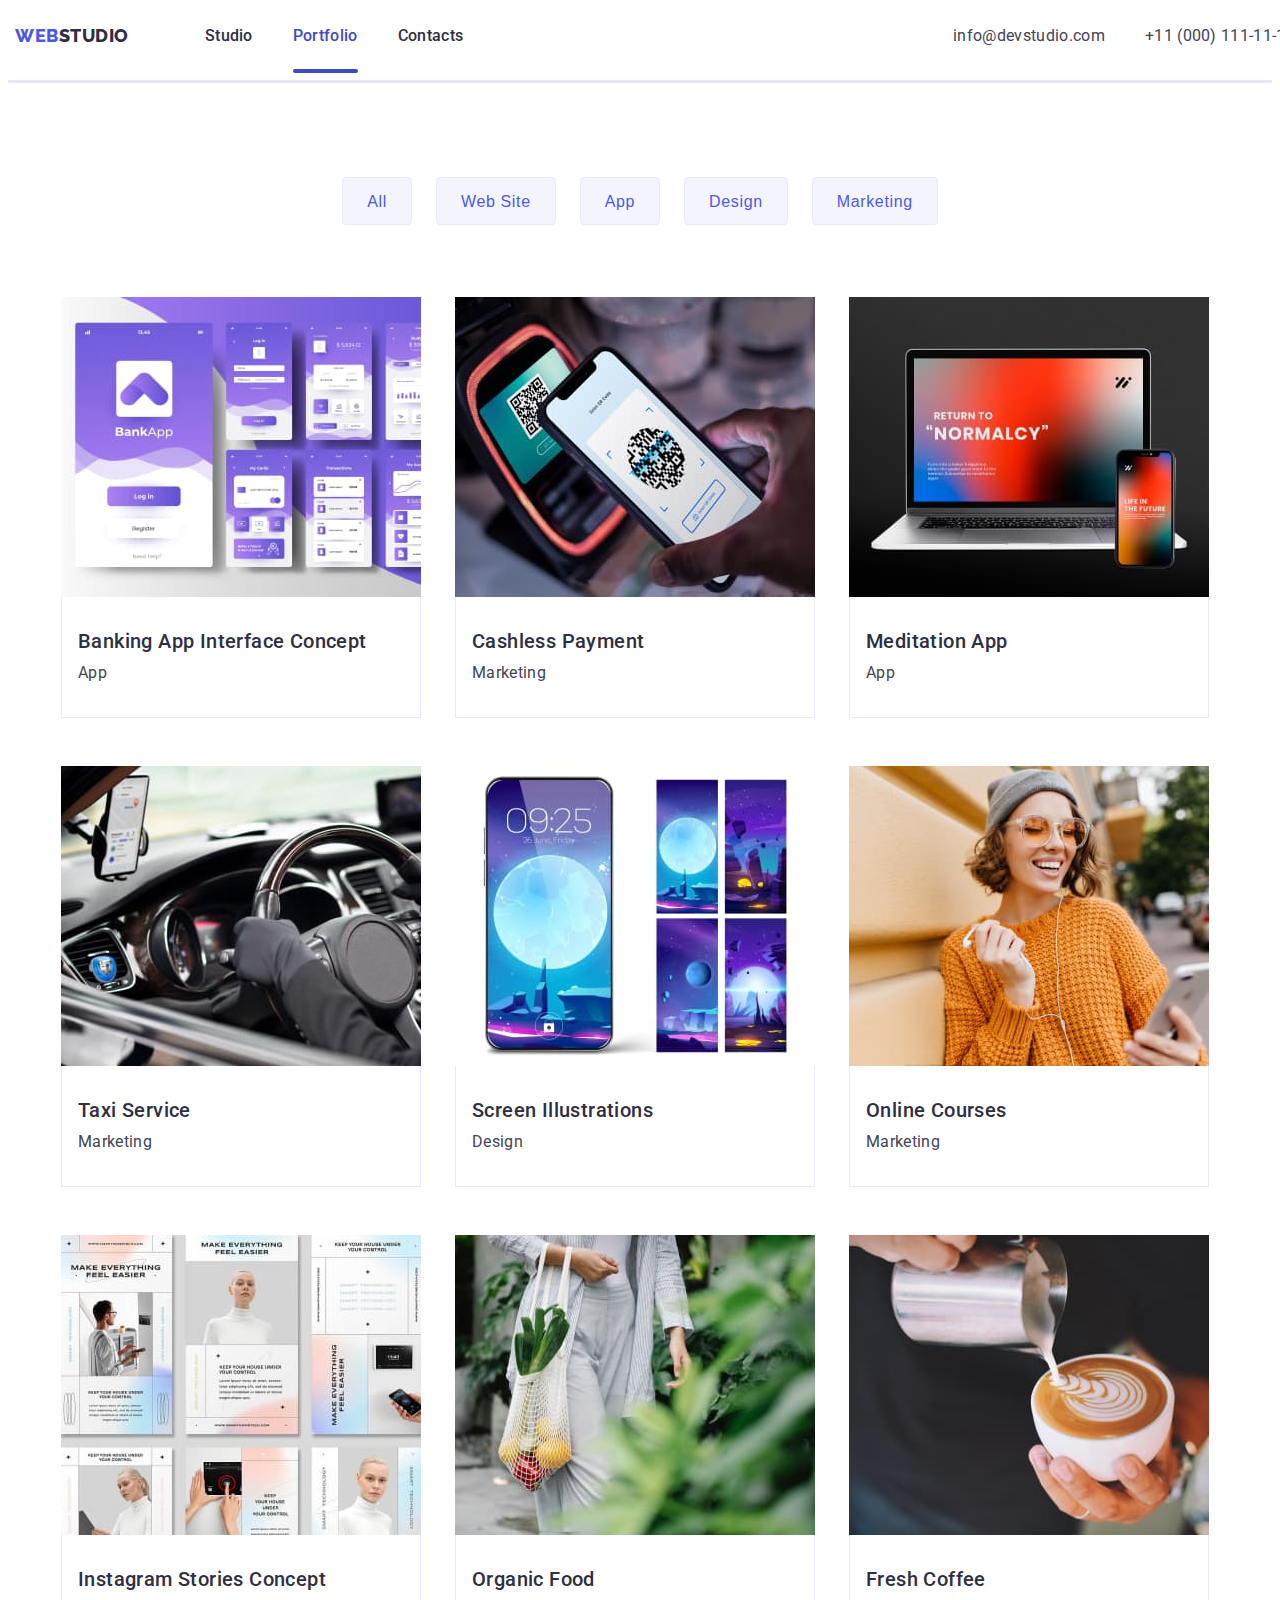
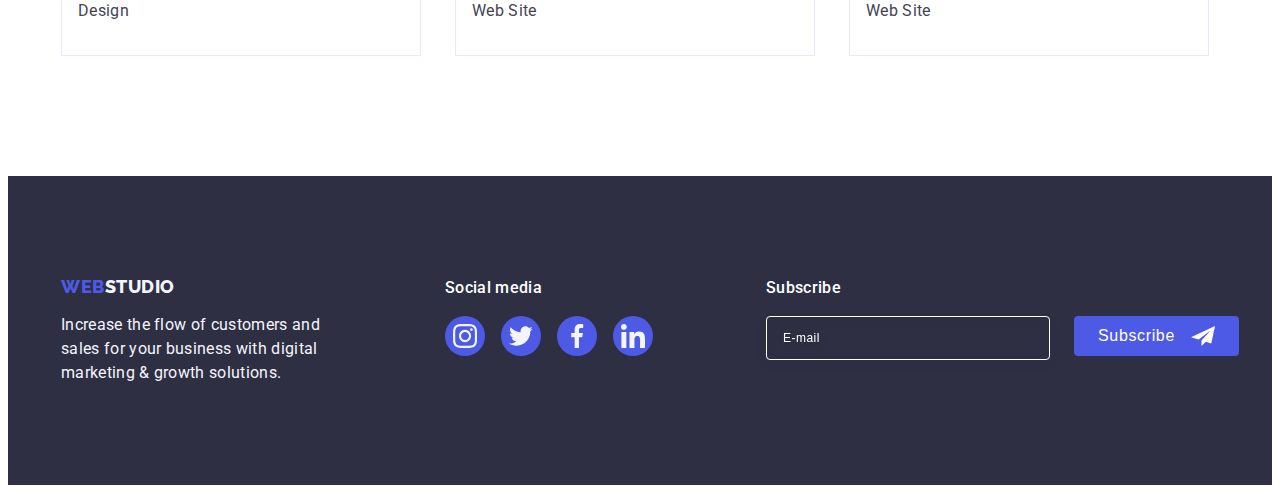
==== portfolio.html @ d8749bd0 "Initial commit" ====
<!DOCTYPE html>
<html lang="en">
  <head>
    <meta charset="UTF-8" />
    <meta http-equiv="X-UA-Compatible" content="IE=edge" />
    <meta name="viewport" content="width=device-width, initial-scale=1.0" />
    <title>WebStudio</title>
    <link rel="preconnect" href="https://fonts.googleapis.com" />
    <link rel="preconnect" href="https://fonts.gstatic.com" crossorigin />
    <link
      href="https://fonts.googleapis.com/css2?family=Raleway:wght@800&family=Roboto:wght@400;500;700&display=swap"
      rel="stylesheet"
    />
    <link
      rel="stylesheet"
      href="https://cdnjs.cloudflare.com/ajax/libs/modern-normalize/2.0.0/modern-normalize.min.css"
      integrity="sha512-4xo8blKMVCiXpTaLzQSLSw3KFOVPWhm/TRtuPVc4WG6kUgjH6J03IBuG7JZPkcWMxJ5huwaBpOpnwYElP/m6wg=="
      crossorigin="anonymous"
      referrerpolicy="no-referrer"
    />
    <link rel="stylesheet" href="./css/styles.css" />
  </head>
  <body>
    <!-- Header -->
    <header class="header">
      <div class="container header-container">
        <nav class="main-navigation">
          <a class="link logo" href="./index.html"
            >Web<span class="top-logo-part-two">Studio</span></a
          >
          <ul class="list site-nav">
            <li><a class="link title" href="./index.html">Studio</a></li>
            <li>
              <a class="link title current" href="./portfolio.html"
                >Portfolio</a
              >
            </li>
            <li><a class="link title" href="">Contacts</a></li>
          </ul>
        </nav>
        <address class="address">
          <ul class="list contacts">
            <li>
              <a class="link address-link" href="mailto:info@devstudio.com"
                >info@devstudio.com</a
              >
            </li>
            <li>
              <a class="link address-link" href="tel:+110001111111"
                >+11 (000) 111-11-11</a
              >
            </li>
          </ul>
        </address>
      </div>
    </header>
    <main>
      <!-- Examples of our works -->
      <section class="our-works">
        <div class="container">
          <h1 class="visually-hidden">Examples of our works</h1>
          <ul class="list portfolio-button">
            <li><button class="menu-button" type="button">All</button></li>
            <li><button class="menu-button" type="button">Web Site</button></li>
            <li><button class="menu-button" type="button">App</button></li>
            <li><button class="menu-button" type="button">Design</button></li>
            <li>
              <button class="menu-button" type="button">Marketing</button>
            </li>
          </ul>
          <ul class="list our-works-list">
            <li class="work-example">
              <a class="link example-item" href="">
                <div class="example-cover-wrap">
                  <img
                    src="./images/banking-screens.jpg"
                    alt="Banking interface"
                    width="360"
                    height="300"
                  />
                  <p class="example-cover-text">
                    14 Stylish and User-Friendly App Design Concepts · Task
                    Manager App · Calorie Tracker App · Exotic Fruit Ecommerce
                    App · Cloud Storage App
                  </p>
                </div>
                <div class="example-deskription">
                  <h2 class="subtitle">Banking App Interface Concept</h2>
                  <p class="description">App</p>
                </div></a
              >
            </li>
            <li class="work-example">
              <a class="link example-item" href="">
                <div class="example-cover-wrap">
                  <img
                    src="./images/reading-code.jpg"
                    alt="Reading Qr code"
                    width="360"
                    height="300"
                  />
                  <p class="example-cover-text">
                    14 Stylish and User-Friendly App Design Concepts · Task
                    Manager App · Calorie Tracker App · Exotic Fruit Ecommerce
                    App · Cloud Storage App
                  </p>
                </div>
                <div class="example-deskription">
                  <h2 class="subtitle">Cashless Payment</h2>
                  <p class="description">Marketing</p>
                </div></a
              >
            </li>
            <li class="work-example">
              <a class="link example-item" href="">
                <div class="example-cover-wrap">
                  <img
                    src="./images/laptop-phone.jpg"
                    alt="Laptop and phone"
                    width="360"
                    height="300"
                  />
                  <p class="example-cover-text">
                    14 Stylish and User-Friendly App Design Concepts · Task
                    Manager App · Calorie Tracker App · Exotic Fruit Ecommerce
                    App · Cloud Storage App
                  </p>
                </div>
                <div class="example-deskription">
                  <h2 class="subtitle">Meditation App</h2>
                  <p class="description">App</p>
                </div></a
              >
            </li>
            <li class="work-example">
              <a class="link example-item" href="">
                <div class="example-cover-wrap">
                  <img
                    src="./images/car.jpg"
                    alt="Dashboard in the car"
                    width="360"
                    height="300"
                  />
                  <p class="example-cover-text">
                    14 Stylish and User-Friendly App Design Concepts · Task
                    Manager App · Calorie Tracker App · Exotic Fruit Ecommerce
                    App · Cloud Storage App
                  </p>
                </div>
                <div class="example-deskription">
                  <h2 class="subtitle">Taxi Service</h2>
                  <p class="description">Marketing</p>
                </div></a
              >
            </li>
            <li class="work-example">
              <a class="link example-item" href="">
                <div class="example-cover-wrap">
                  <img
                    src="./images/screen-illustrations.jpg"
                    alt="Phone screen illustrations"
                    width="360"
                    height="300"
                  />
                  <p class="example-cover-text">
                    14 Stylish and User-Friendly App Design Concepts · Task
                    Manager App · Calorie Tracker App · Exotic Fruit Ecommerce
                    App · Cloud Storage App
                  </p>
                </div>
                <div class="example-deskription">
                  <h2 class="subtitle">Screen Illustrations</h2>
                  <p class="description">Design</p>
                </div></a
              >
            </li>
            <li class="work-example">
              <a class="link example-item" href="">
                <div class="example-cover-wrap">
                  <img
                    src="./images/girl.jpg"
                    alt="Girl with a phone"
                    width="360"
                    height="300"
                  />
                  <p class="example-cover-text">
                    14 Stylish and User-Friendly App Design Concepts · Task
                    Manager App · Calorie Tracker App · Exotic Fruit Ecommerce
                    App · Cloud Storage App
                  </p>
                </div>
                <div class="example-deskription">
                  <h2 class="subtitle">Online Courses</h2>
                  <p class="description">Marketing</p>
                </div></a
              >
            </li>
            <li class="work-example">
              <a class="link example-item" href="">
                <div class="example-cover-wrap">
                  <img
                    src="./images/articles.jpg"
                    alt="Article layouts"
                    width="360"
                    height="300"
                  />
                  <p class="example-cover-text">
                    14 Stylish and User-Friendly App Design Concepts · Task
                    Manager App · Calorie Tracker App · Exotic Fruit Ecommerce
                    App · Cloud Storage App
                  </p>
                </div>
                <div class="example-deskription">
                  <h2 class="subtitle">Instagram Stories Concept</h2>
                  <p class="description">Design</p>
                </div></a
              >
            </li>
            <li class="work-example">
              <a class="link example-item" href="">
                <div class="example-cover-wrap">
                  <img
                    src="./images/food.jpg"
                    alt="Girl carrying food"
                    width="360"
                    height="300"
                  />
                  <p class="example-cover-text">
                    14 Stylish and User-Friendly App Design Concepts · Task
                    Manager App · Calorie Tracker App · Exotic Fruit Ecommerce
                    App · Cloud Storage App
                  </p>
                </div>
                <div class="example-deskription">
                  <h2 class="subtitle">Organic Food</h2>
                  <p class="description">Web Site</p>
                </div></a
              >
            </li>
            <li class="work-example">
              <a class="link example-item" href="">
                <div class="example-cover-wrap">
                  <img
                    src="./images/coffee.jpg"
                    alt="Prepaing coffee"
                    width="360"
                    height="300"
                  />
                  <p class="example-cover-text">
                    14 Stylish and User-Friendly App Design Concepts · Task
                    Manager App · Calorie Tracker App · Exotic Fruit Ecommerce
                    App · Cloud Storage App
                  </p>
                </div>
                <div class="example-deskription">
                  <h2 class="subtitle">Fresh Coffee</h2>
                  <p class="description">Web Site</p>
                </div></a
              >
            </li>
          </ul>
        </div>
      </section>
    </main>
    <!-- Footer -->
    <footer class="footer">
      <div class="container foot">
        <div class="logo-container">
          <a class="link logo-footer" href="./index.html"
            >Web<span class="footer-logo-part-two">Studio</span></a
          >
          <p class="footer-description">
            Increase the flow of customers and sales for your business with
            digital marketing & growth solutions.
          </p>
        </div>
        <div>
          <p class="footer-title">Social media</p>
          <ul class="list icon-item">
            <li class="icon-example">
              <a
                href=""
                class="link cosial-footer"
                target="_blank"
                rel="noopener no-referrer"
              >
                <svg class="footer-icon" width="24" height="24">
                  <use href="./images/icons.svg#icon-instagram"></use>
                </svg>
              </a>
            </li>
            <li class="icon-example">
              <a
                href=""
                class="link cosial-footer"
                target="_blank"
                rel="noopener no-referrer"
              >
                <svg class="footer-icon" width="24" height="24">
                  <use href="./images/icons.svg#icon-bird"></use>
                </svg>
              </a>
            </li>
            <li class="icon-example">
              <a
                href=""
                class="link cosial-footer"
                target="_blank"
                rel="noopener no-referrer"
              >
                <svg class="footer-icon" width="24" height="24">
                  <use href="./images/icons.svg#icon-facebook"></use>
                </svg>
              </a>
            </li>
            <li class="icon-example">
              <a
                href=""
                class="link cosial-footer"
                target="_blank"
                rel="noopener no-referrer"
              >
                <svg class="footer-icon" width="24" height="24">
                  <use href="./images/icons.svg#icon-linkedin"></use>
                </svg>
              </a>
            </li>
          </ul>
        </div>
        <div class="footer-form">
          <p class="form-text">Subscribe</p>
          <form class="form">
            <label class="footer-label">
              <input type="email" name="email" class="email-input" placeholder="E-mail" />
            </label>
              <button class="footer-button" type="submit">
                Subscribe<svg class="button-icon" width="24" height="24">
                  <use href="./images/icons.svg#icon-letter"></use>
                </svg>
              </button>
          </form>
        </div>
      </div>
    </footer>
  </body>
</html>
---- css/styles.css ----
:root {
  --main-color: #434455;
  --secondary-color: #2e2f42;
  --secondary-background: #f4f4fd;
  --logo-button-color: #4d5ae5;
  --background-color: #e5e5e5;
  --accent-color: #ffffff;
  --secondary-accent-color: #404bbf;
  --card-border-color: #e7e9fc;
  --service-color: #8e8f99;
}
body {
  font-family: "Roboto", sans-serif;
  color: var(--main-color);
  background-color: var(--accent-color);
  padding-top: 72px;
}

p,
h1,
h2,
h3,
h4,
h5,
h6 {
  margin: 0;
}

ul,
ol {
  margin: 0;
  padding: 0;
}

img {
  display: block;
  max-width: 100%;
  height: auto;
}
.list {
  list-style: none;
}
.link {
  text-decoration: none;
}

.container {
  width: 1158px;
  padding-left: 15px;
  padding-right: 15px;
  margin: 0 auto;
}
/* Header */
.header {
  border-bottom: 1px solid var(--card-border-color);
  box-shadow: 0px 2px 1px rgba(46, 47, 66, 0.08),
    0px 1px 1px rgba(46, 47, 66, 0.16), 0px 1px 6px rgba(46, 47, 66, 0.08);
}
.header-container {
  display: flex;
  position: fixed;
  width: 100%;
  top: 0;
  left: 0;
  min-height: 72px;
  background-color: var(--accent-color);
}
.main-navigation {
  display: flex;
  align-items: center;
}
.logo {
  display: inline-block;
  padding: 24px 0;
  margin-right: 76px;
  font-family: "Raleway", sans-serif;
  font-weight: 800;
  font-size: 18px;
  line-height: 1.17;
  letter-spacing: 0.03em;
  text-transform: uppercase;
  color: var(--logo-button-color);
}
.top-logo-part-two {
  font-family: "Raleway", sans-serif;
  font-weight: 800;
  font-size: 18px;
  line-height: 1.17;
  letter-spacing: 0.03em;
  text-transform: uppercase;
  color: var(--secondary-color);
}
.logo-part-two {
  color: var(--secondary-color);
}
.site-nav {
  display: flex;
  align-items: center;
  gap: 40px;
}
.current {
  position: relative;
}
.title {
  display: inline-block;
  padding: 24px 0;
  font-weight: 500;
  font-size: 16px;
  line-height: 1.5;
  letter-spacing: 0.02em;
  color: var(--secondary-color);
  transition: color 250ms cubic-bezier(0.4, 0, 0.2, 1);
}
.title:hover,
.title:focus,
.link.current {
  color: var(--secondary-accent-color);
}
.current::after {
  content: "";
  position: absolute;
  left: 0;
  bottom: -1px;

  width: 100%;
  height: 4px;
  background-color: var(--secondary-accent-color);
  border-radius: 2px;
}
.address {
  margin-left: auto;
  font-style: normal;
  display: flex;
  align-items: center;
}
.contacts {
  display: flex;
  gap: 40px;
}
.address-link {
  display: inline-block;
  font-size: 16px;
  line-height: 1.5;
  letter-spacing: 0.02em;
  color: inherit;
  padding: 24px 0;
  transition: color 250ms cubic-bezier(0.4, 0, 0.2, 1);
}
.address-link:hover,
.address-link:focus {
  color: var(--secondary-accent-color);
}
/* Hero */
.hero {
  background-color: var(--secondary-color);
  padding: 188px 0;
  margin-left: auto;
  margin-right: auto;
  max-width: 1440px;
  height: 600px;
  background-image: linear-gradient(
      rgba(46, 47, 66, 0.7),
      rgba(46, 47, 66, 0.7)
    ),
    url(../images/hero-image.jpg);
  background-size: cover;
  background-repeat: no-repeat;
  background-position: center;
}

.hero-title {
  margin-left: auto;
  margin-right: auto;
  margin-bottom: 48px;
  max-width: 496px;
  font-size: 56px;
  line-height: 1.07;
  letter-spacing: 0.02em;
  text-align: center;
  color: var(--accent-color);
}
.main-button {
  display: block;
  margin-left: auto;
  margin-right: auto;

  min-width: 169px;
  height: 56px;

  font-weight: 500;
  font-size: 16px;
  line-height: 1.5;
  letter-spacing: 0.04em;
  background-color: var(--logo-button-color);
  color: var(--accent-color);
  cursor: pointer;
  border: none;
  border-radius: 4px;
  transition: background-color 250ms cubic-bezier(0.4, 0, 0.2, 1);
}
.main-button:hover,
.main-button:focus {
  background-color: var(--secondary-accent-color);
}
/* Our strengths */
.strengths-container {
  padding: 120px 0;
}

.visually-hidden {
  position: absolute;
  width: 1px;
  height: 1px;
  margin: -1px;
  border: 0;
  padding: 0;
  white-space: nowrap;
  clip-path: inset(100%);
  clip: rect(0 0 0 0);
  overflow: hidden;
}
.list-position {
  display: flex;
  gap: 24px;
}
.list-position .subtitle {
  width: 264px;
}
.box-for-icon {
  display: flex;
  height: 112px;
  margin-bottom: 8px;
  background-color: var(--secondary-background);
  border-radius: 4px;
  align-items: center;
  justify-content: center;
}

.subtitle {
  margin-bottom: 8px;
  font-weight: 500;
  font-size: 20px;
  line-height: 1.2;
  letter-spacing: 0.02em;
  color: var(--secondary-color);
}
.description {
  font-size: 16px;
  line-height: 1.5;
  letter-spacing: 0.02em;
  color: var(--main-color);
}
.section-title {
  margin-bottom: 72px;
  font-size: 36px;
  line-height: 1.11;
  letter-spacing: 0.02em;
  text-align: center;
  text-transform: capitalize;
  color: var(--secondary-color);
}
/* What are we doing */
.container-examples {
  padding-bottom: 120px;
}
.examples {
  display: flex;
  gap: 24px;
}
.example-item {
  width: calc((100%-48px) / 3);
}
/* Team */
.team-section {
  background-color: var(--secondary-background);
  padding: 120px 0;
}
.employee {
  text-align: center;
}
.employee-card {
  display: flex;
  gap: 24px;
}
.team-photo {
  background-color: var(--accent-color);
  box-shadow: 0px 1px 6px rgba(46, 47, 66, 0.08),
    0px 1px 1px rgba(46, 47, 66, 0.16), 0px 2px 1px rgba(46, 47, 66, 0.08);
  border-radius: 0px 0px 4px 4px;
  width: calc((100% -72px) / 4);
}
.employee-deskription {
  padding: 32px 16px;
}
.cos-list {
  display: flex;
  gap: 24px;
  margin-top: 8px;
  justify-content: center;
}
.team-cos {
  width: 40px;
  height: 40px;
}
.cosial {
  display: flex;
  width: 100%;
  height: 100%;
  background-color: var(--logo-button-color);
  border-radius: 50%;

  background-repeat: no-repeat;
  align-items: center;
  justify-content: center;
  transition: background-color 250ms cubic-bezier(0.4, 0, 0.2, 1);
}
.cosial:hover,
.cosial:focus {
  background-color: var(--secondary-accent-color);
}
.cos {
  fill: var(--secondary-background);
}
/* Customers */
.customers {
  padding-top: 120px;
  padding-bottom: 120px;
}
.customers-list {
  display: flex;
  gap: 24px;
}
.customers-item {
  width: calc((100%-120px) / 6);
  width: 168px;
  height: 88px;
  color: var(--secondary-accent-color);
}

.customes-link {
  display: flex;
  width: 100%;
  height: 100%;
  border: 1px solid var(--service-color);
  border-radius: 4px;
  align-items: center;
  justify-content: center;
  color: var(--service-color);
  transition: color 250ms cubic-bezier(0.4, 0, 0.2, 1),
    border-color 250ms cubic-bezier(0.4, 0, 0.2, 1);
}
.customers-icon {
  fill: currentColor;
}

.customes-link:hover,
.customes-link:focus {
  border-color: var(--secondary-accent-color);
  color: var(--secondary-accent-color);
}
/* Footer */
.footer {
  padding: 100px 0;
  background-color: var(--secondary-color);
}
.foot {
  display: flex;
  align-items: baseline;
}
.logo-footer {
  display: inline-block;
  margin-bottom: 16px;
  font-family: "Raleway", sans-serif;
  font-weight: 800;
  font-size: 18px;
  line-height: 1.17;
  letter-spacing: 0.03em;
  text-transform: uppercase;
  color: var(--logo-button-color);
}
.footer-logo-part-two {
  color: var(--secondary-background);
}
.footer-description {
  display: block;
  width: 264px;
  margin-right: auto;
  font-size: 16px;
  line-height: 1.5;
  letter-spacing: 0.02em;
  color: var(--secondary-background);
}
.logo-container {
  margin-right: 120px;
}

.footer-title {
  font-weight: 500;
  font-size: 16px;
  line-height: 1.5;
  letter-spacing: 0.02em;
  color: var(--accent-color);
  margin-bottom: 16px;
}
.icon-item {
  display: flex;
  gap: 16px;
}
.icon-example {
  width: 40px;
  height: 40px;
}
.cosial-footer {
  display: flex;
  width: 100%;
  height: 100%;
  background-color: var(--logo-button-color);
  border-radius: 50%;
  background-repeat: no-repeat;
  align-items: center;
  justify-content: center;
  transition: background-color 250ms cubic-bezier(0.4, 0, 0.2, 1);
}
.cosial-footer:hover,
.cosial-footer:focus {
  background-color: #31d0aa;
}
.footer-icon {
  fill: var(--secondary-background);
}
.footer-form {
  width: 453px;
  height: 80px;
  margin-left: auto;
}
.form-text {
  margin-bottom: 16px;
  font-weight: 500;
  font-size: 16px;
  line-height: 1.5;
  letter-spacing: 0.02em;
  color: var(--accent-color);
}
.form {
  display: flex;
  gap: 24px;
}
.email-input {
  width: 264px;
  height: 40px;
  font-size: 12px;
  line-height: 1.5;
  letter-spacing: 0.04em;
  border: 1px solid #ffffff;
  filter: drop-shadow(0px 4px 4px rgba(0, 0, 0, 0.15));
  border-radius: 4px;
  background-color: var(--secondary-color);
  color: var(--accent-color);
  padding-left: 16px;
  background-color: transparent;
  cursor: pointer;
  transition: border 250ms cubic-bezier(0.4, 0, 0.2, 1);
}
.email-input::placeholder {
  font-weight: 400;
  font-size: 12px;
  line-height: 2;
  display: flex;
  align-items: center;
  letter-spacing: 0.04em;
  color: var(--accent-color);
}
.email-input:focus {
  border: 1px solid var(--secondary-accent-color);
  outline: none;
}

.footer-button {
  display: flex;
  min-width: 165px;
  height: 40px;
  border: none;
  cursor: pointer;
  background-color: var(--logo-button-color);
  color: var(--accent-color);
  justify-content: center;
  align-items: center;
  font-size: 16px;
  font-weight: 500;
  line-height: 1.5;
  letter-spacing: 0.04em;
  border-radius: 4px;
  padding: 8px 24px;
  transition: background-color 250ms cubic-bezier(0.4, 0, 0.2, 1);
}
.button-icon {
  fill: var(--accent-color);
  margin-left: 16px;
}
.footer-button:focus {
  background-color: var(--secondary-accent-color);
}
/* Portfolio */
.our-works {
  padding: 96px 0 120px;
}
/* Menu buttons */
.portfolio-button {
  display: flex;
  justify-content: center;
  gap: 24px;
  margin-bottom: 72px;
}
.menu-button {
  display: block;
  margin-left: auto;
  margin-right: auto;
  height: 48px;
  font-weight: 500;
  font-size: 16px;
  line-height: 1.5;
  letter-spacing: 0.04em;
  color: var(--logo-button-color);
  background-color: var(--secondary-background);
  cursor: pointer;
  border: 1px solid var(--card-border-color);
  border-radius: 4px;
  padding: 12px 24px;
  transition: color 250ms cubic-bezier(0.4, 0, 0.2, 1),
    background-color 250ms cubic-bezier(0.4, 0, 0.2, 1),
    border-color 250ms cubic-bezier(0.4, 0, 0.2, 1),
    box-shadow 250ms cubic-bezier(0.4, 0, 0.2, 1);
}
.menu-button:hover,
.menu-button:focus {
  background-color: var(--secondary-accent-color);
  color: var(--accent-color);
  border: 1px solid transparent;
  box-shadow: 0px 3px 1px rgba(0, 0, 0, 0.1), 0px 2px 1px rgba(0, 0, 0, 0.08),
    0px 2px 2px rgba(0, 0, 0, 0.12);
}

.our-works-list {
  display: flex;
  flex-wrap: wrap;
  column-gap: 24px;
  row-gap: 48px;
}
.work-example {
  width: calc((100% - 48px) / 3);
}
.work-example:hover .example-cover-text {
  transform: translateY(0);
}

.example-item {
  display: block;
  box-sizing: border-box;
  width: 360px;
  transition: box-shadow 250ms cubic-bezier(0.4, 0, 0.2, 1);
}
.example-cover-wrap {
  position: relative;
  overflow: hidden;
  z-index: -1;
}
.example-cover-text {
  position: absolute;
  top: 0;
  font-size: 16px;
  line-height: 1.5;
  letter-spacing: 0.02em;
  color: var(--secondary-background);
  background-color: var(--logo-button-color);
  padding: 40px 32px;
  height: 100%;
  width: 100%;
  transform: translateY(100%);
  transition: transform 250ms cubic-bezier(0.4, 0, 0.2, 1);
}
.example-item:hover,
.example-item:focus,
.example-item:focus .example-cover-text {
  box-shadow: 0px 1px 6px rgba(46, 47, 66, 0.08),
    0px 1px 1px rgba(46, 47, 66, 0.16), 0px 2px 1px rgba(46, 47, 66, 0.08);
  transform: translateY(0%);
}
.example-deskription {
  padding: 32px 16px;
  border: 1px solid var(--card-border-color);
  border-top: none;
}
/* Backdrop */
.backdrop {
  position: fixed;
  width: 100%;
  height: 100%;
  background-color: rgba(46, 47, 66, 0.4);
  top: 0;
  transition: opacity 250ms cubic-bezier(0.4, 0, 0.2, 1),
    visibility 250ms cubic-bezier(0.4, 0, 0.2, 1);
}
.is-hidden {
  visibility: hidden;
  opacity: 0;
  pointer-events: none;
}

.modal {
  position: absolute;
  top: 50%;
  left: 50%;
  transform: translate(-50%, -50%) scale(1);
  transition: transform 250ms cubic-bezier(0.4, 0, 0.2, 1);
  width: 408px;
  min-height: 584px;
  background-color: #fcfcfc;
  box-shadow: 0px 1px 1px rgba(0, 0, 0, 0.14), 0px 1px 3px rgba(0, 0, 0, 0.12),
    0px 2px 1px rgba(0, 0, 0, 0.2);
  border-radius: 4px;
  padding: 72px 24px 24px;
}
.modal-close {
  width: 24px;
  height: 24px;
  border: 1px solid rgba(0, 0, 0, 0.1);
  border-radius: 50%;
  background-color: var(--card-border-color);
  padding: 0;
  margin-left: auto;
  display: flex;
  align-items: center;
  justify-content: center;
  position: absolute;
  top: 24px;
  right: 24px;
  cursor: pointer;
  color: var(--secondary-color);
  transition: background-color 250ms cubic-bezier(0.4, 0, 0.2, 1),
    border 250ms cubic-bezier(0.4, 0, 0.2, 1);
}
.backdrop.is-hidden .modal {
  transform: translate(-50%, -50%) scale(0);
}
.modal-close-icon {
  fill: currentColor;
  transition: fill 250ms cubic-bezier(0.4, 0, 0.2, 1);
}
.modal-close:hover,
.modal-close:focus {
  background-color: var(--secondary-accent-color);
  color: var(--accent-color);
  border: none;
}
.modal-title {
  font-weight: 500;
  font-size: 16px;
  line-height: 1.5;
  text-align: center;
  letter-spacing: 0.02em;
  margin-bottom: 16px;
  color: var(--secondary-color);
}
.modal-form {
  position: relative;
  display: flex;
  flex-direction: column;
}

.modal-field {
  margin-bottom: 8px;
}

.input-label input {
  border: 1px solid rgba(46, 47, 66, 0.4);
  border-radius: 4px;
}

.input-label {
  font-size: 12px;
  line-height: 1.17;
  letter-spacing: 0.04em;
  color: var(--service-color);
  display: block;
  margin-bottom: 4px;
}

.modal-input {
  width: 100%;
  height: 40px;
  border: 1px solid rgba(46, 47, 66, 0.4);
  border-radius: 4px;
  padding-left: 38px;
  outline: transparent;
  background-color: transparent;
  transition: border-color 250ms cubic-bezier(0.4, 0, 0.2, 1);
}

.modal-input:focus {
  border-color: var(--logo-button-color);
  background-color: var(--accent-color);
}

.modal-input:focus + .modal-icon {
  fill: var(--logo-button-color);
}

.input-wrap {
  position: relative;
  margin-bottom: 8px;
}

.modal-icon {
  position: absolute;
  fill: var(--secondary-color);
  transition: fill 250ms cubic-bezier(0.4, 0, 0.2, 1);
  left: 16px;
  top: 50%;
  transform: translateY(-50%);
}
.input-comment {
  margin-bottom: 16px;
}

.modal-comment {
  width: 100%;
  height: 120px;
  border: 1px solid rgba(46, 47, 66, 0.4);
  border-radius: 4px;
  resize: none;
  outline: transparent;
  font-size: 12px;
  line-height: 1.17;
  letter-spacing: 0.04em;
  color: rgba(46, 47, 66, 0.4);
  background-color: transparent;
  padding: 8px 16px;
  transition: border-color 250ms cubic-bezier(0.4, 0, 0.2, 1);
}

.modal-comment::placeholder {
  font-size: 12px;
  line-height: 1.17;
  letter-spacing: 0.04em;
  color: rgba(46, 47, 66, 0.4);
  margin-left: 8px;
}

.modal-comment:focus {
  border-color: var(--logo-button-color);
}

.wrap-privacy {
  margin-bottom: 24px;
}

.check-text {
  font-size: 12px;
  line-height: 1.17;
  letter-spacing: 0.04em;
  color: var(--service-color);
  margin-bottom: 24px;
  align-items: center;
}

.check {
  width: 16px;
  height: 16px;
  border: 1px solid rgba(46, 47, 66, 0.4);
  border-radius: 2px;
  margin-right: 8px;
  display: inline-flex;
  align-items: center;
  justify-content: center;
  fill: transparent;
  transition: background-color 250ms cubic-bezier(0.4, 0, 0.2, 1),
    border 250ms cubic-bezier(0.4, 0, 0.2, 1),
    fill 250ms cubic-bezier(0.4, 0, 0.2, 1);
  display: inline-flex;
}
.modal-check:focus + .check-text span {
  border-color: var(--secondary-accent-color);
}

.modal-check:checked + .check-text span {
  background-color: var(--secondary-accent-color);
  border: none;
  fill: var(--secondary-background);
}

.privacy-link {
  color: var(--logo-button-color);
}

.button-send {
  display: block;
  color: var(--accent-color);
  border: none;
  background: var(--logo-button-color);
  box-shadow: 0px 4px 4px rgba(0, 0, 0, 0.15);
  border-radius: 4px;
  padding: 16px 48px;
  cursor: pointer;
  transition: background-color 250ms cubic-bezier(0.4, 0, 0.2, 1);
  min-width: 169px;
  height: 56px;
  font-family: "Roboto", sans-serif;
  font-size: 16px;
  font-weight: 500;
  line-height: 1.5;
  letter-spacing: 0.04em;
  margin: 0 auto;
  transition: background-color 250ms cubic-bezier(0.4, 0, 0.2, 1);
}

.button-send:hover,
.button-send:focus {
  background-color: var(--secondary-accent-color);
}
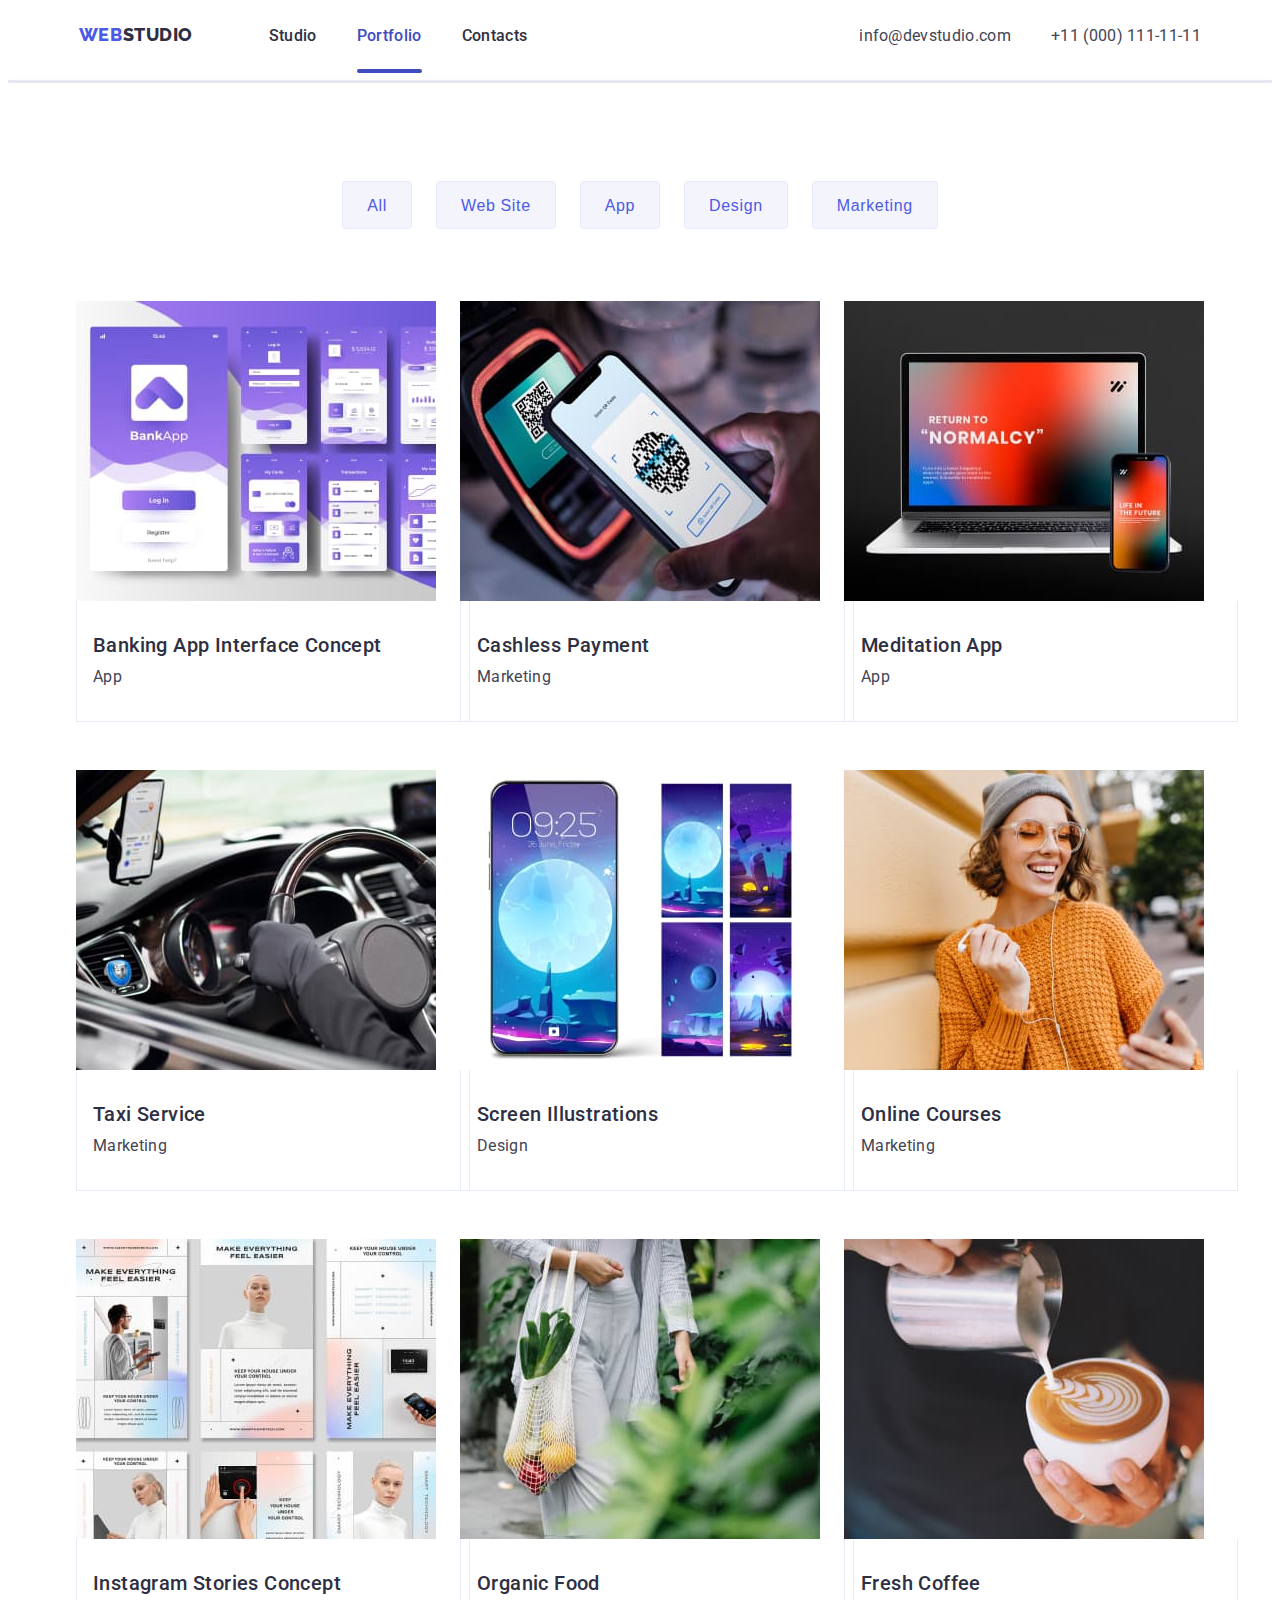
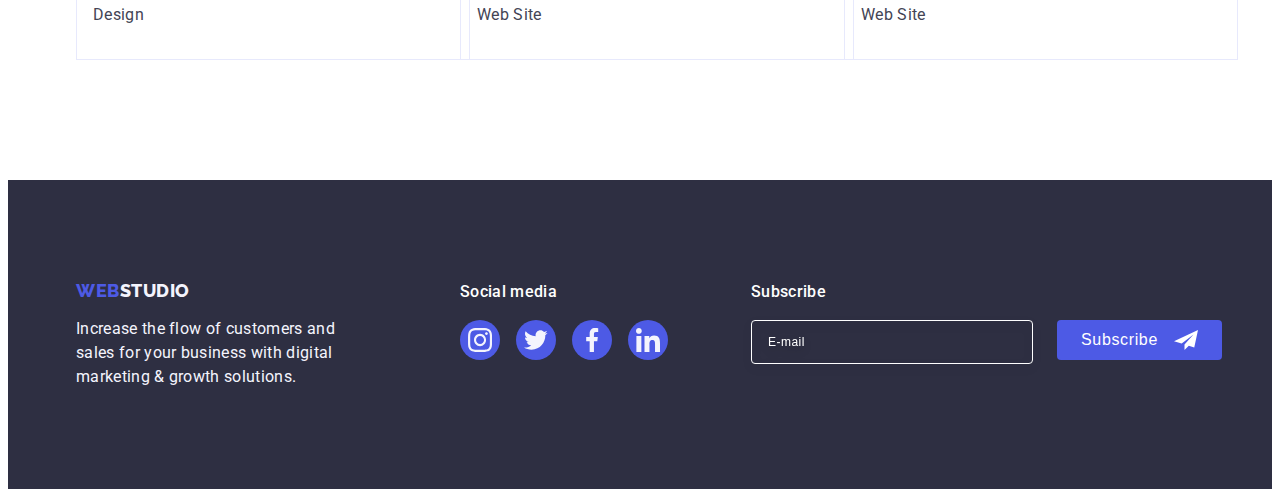
==== commit aa32152d: "mobile first" ====
--- a/portfolio.html
+++ b/portfolio.html
@@ -19,17 +19,20 @@
       referrerpolicy="no-referrer"
     />
     <link rel="stylesheet" href="./css/styles.css" />
+    <link rel="stylesheet" href="./css/media.css" />
   </head>
   <body>
     <!-- Header -->
     <header class="header">
       <div class="container header-container">
+        <a class="link logo" href="./index.html"
+          >Web<span class="top-logo-part-two">Studio</span></a
+        >
         <nav class="main-navigation">
-          <a class="link logo" href="./index.html"
-            >Web<span class="top-logo-part-two">Studio</span></a
-          >
           <ul class="list site-nav">
-            <li><a class="link title" href="./index.html">Studio</a></li>
+            <li>
+              <a class="link title" href="./index.html">Studio</a>
+            </li>
             <li>
               <a class="link title current" href="./portfolio.html"
                 >Portfolio</a
@@ -40,18 +43,107 @@
         </nav>
         <address class="address">
           <ul class="list contacts">
-            <li>
+            <li class="contacts-item">
               <a class="link address-link" href="mailto:info@devstudio.com"
                 >info@devstudio.com</a
               >
             </li>
-            <li>
+            <li class="contacts-item">
               <a class="link address-link" href="tel:+110001111111"
                 >+11 (000) 111-11-11</a
               >
             </li>
           </ul>
         </address>
+        <button type="button" class="menu-open-btn" data-menu-open>
+          <svg class="menu-hamb" width="32" height="22">
+            <use href="./images/icons.svg#icon-menu-hamburger"></use>
+          </svg>
+        </button>
+      </div>
+      <div class="mob-menu is-hidden" data-menu>
+        <div>
+          <button type="button" class="modal-close-mob" data-menu-close>
+            <svg class="modal-close-btn" width="8" height="8">
+              <use href="./images/icons.svg#icon-close"></use>
+            </svg>
+          </button>
+          <ul class="list site-nav-mob">
+            <li>
+              <a class="link title-mob" href="./index.html">Studio</a>
+            </li>
+            <li>
+              <a class="link title-mob current-page" href="./portfolio.html"
+                >Portfolio</a
+              >
+            </li>
+            <li><a class="link title-mob" href="">Contacts</a></li>
+          </ul>
+        </div>
+        <div>
+          <address class="address-mob">
+            <ul class="list contacts-mob">
+              <li>
+                <a class="link address-tel-mob" href="tel:+110001111111"
+                  >+11 (000) 111-11-11</a
+                >
+              </li>
+              <li>
+                <a
+                  class="link address-mail-mob"
+                  href="mailto:info@devstudio.com"
+                  >info@devstudio.com</a
+                >
+              </li>
+            </ul>
+          </address>
+          <ul class="list cos-list-mob">
+            <li class="cos-mob">
+              <a
+                href=""
+                class="link cosial-mob"
+                target="_blank"
+                rel="noopener no-referrer"
+                ><svg class="cos" width="24" height="24">
+                  <use href="./images/icons.svg#icon-instagram"></use>
+                </svg>
+              </a>
+            </li>
+            <li class="cos-mob">
+              <a
+                href=""
+                class="link cosial-mob"
+                target="_blank"
+                rel="noopener no-referrer"
+                ><svg class="cos" width="24" height="24">
+                  <use href="./images/icons.svg#icon-bird"></use>
+                </svg>
+              </a>
+            </li>
+            <li class="cos-mob">
+              <a
+                href=""
+                class="link cosial-mob"
+                target="_blank"
+                rel="noopener no-referrer"
+                ><svg class="cos" width="24" height="24">
+                  <use href="./images/icons.svg#icon-facebook"></use>
+                </svg>
+              </a>
+            </li>
+            <li class="cos-mob">
+              <a
+                href=""
+                class="link cosial-mob"
+                target="_blank"
+                rel="noopener no-referrer"
+                ><svg class="cos" width="24" height="24">
+                  <use href="./images/icons.svg#icon-linkedin"></use>
+                </svg>
+              </a>
+            </li>
+          </ul>
+        </div>
       </div>
     </header>
     <main>
@@ -72,12 +164,34 @@
             <li class="work-example">
               <a class="link example-item" href="">
                 <div class="example-cover-wrap">
-                  <img
-                    src="./images/banking-screens.jpg"
-                    alt="Banking interface"
-                    width="360"
-                    height="300"
-                  />
+                  <picture>
+                    <source
+                      srcset="
+                        ./images/banking-screens.jpg    1x,
+                        ./images/banking-screens-2x.jpg 2x
+                      "
+                      media="(min-width: 1158px)"
+                    />
+                    <source
+                      srcset="
+                        ./images/banking-screens-tab-1x.jpg 1x,
+                        ./images/banking-screens-tab-2x.jpg 2x
+                      "
+                      media="(min-width: 766px)"
+                    />
+                    <source
+                      srcset="
+                        ./images/banking-screens-mob-1x.jpg 1x,
+                        ./images/banking-screens-mob-2x.jpg 2x
+                      "
+                      media="(max-width: 765px)"
+                    />
+                    <img
+                      src="./images/banking-screens-mob-1x.jpg"
+                      alt="Banking interface"
+                      width="396"
+                    />
+                  </picture>
                   <p class="example-cover-text">
                     14 Stylish and User-Friendly App Design Concepts · Task
                     Manager App · Calorie Tracker App · Exotic Fruit Ecommerce
@@ -93,12 +207,34 @@
             <li class="work-example">
               <a class="link example-item" href="">
                 <div class="example-cover-wrap">
-                  <img
-                    src="./images/reading-code.jpg"
-                    alt="Reading Qr code"
-                    width="360"
-                    height="300"
-                  />
+                  <picture>
+                    <source
+                      srcset="
+                        ./images/reading-code.jpg    1x,
+                        ./images/reading-code-2x.jpg 2x
+                      "
+                      media="(min-width: 1158px)"
+                    />
+                    <source
+                      srcset="
+                        ./images/reading-code-tab-1x.jpg 1x,
+                        ./images/reading-code-tab-2x.jpg 2x
+                      "
+                      media="(min-width: 766px)"
+                    />
+                    <source
+                      srcset="
+                        ./images/reading-code-mob-1x.jpg 1x,
+                        ./images/reading-code-mob-2x.jpg 2x
+                      "
+                      media="(max-width: 765px)"
+                    />
+                    <img
+                      src="./images/reading-code-mob-1x.jpg"
+                      alt="Reading Qr code"
+                      width="396"
+                    />
+                  </picture>
                   <p class="example-cover-text">
                     14 Stylish and User-Friendly App Design Concepts · Task
                     Manager App · Calorie Tracker App · Exotic Fruit Ecommerce
@@ -114,12 +250,34 @@
             <li class="work-example">
               <a class="link example-item" href="">
                 <div class="example-cover-wrap">
-                  <img
-                    src="./images/laptop-phone.jpg"
-                    alt="Laptop and phone"
-                    width="360"
-                    height="300"
-                  />
+                  <picture>
+                    <source
+                      srcset="
+                        ./images/laptop-phone.jpg    1x,
+                        ./images/laptop-phone-2x.jpg 2x
+                      "
+                      media="(min-width: 1158px)"
+                    />
+                    <source
+                      srcset="
+                        ./images/laptop-phone-tab-1x.jpg 1x,
+                        ./images/laptop-phone-tab-2x.jpg 2x
+                      "
+                      media="(min-width: 766px)"
+                    />
+                    <source
+                      srcset="
+                        ./images/laptop-phone-mob-1x.jpg 1x,
+                        ./images/laptop-phone-mob-2x.jpg 2x
+                      "
+                      media="(max-width: 765px)"
+                    />
+                    <img
+                      src="./images/laptop-phone-mob-1x.jpg"
+                      alt="Reading Qr code"
+                      width="396"
+                    />
+                  </picture>
                   <p class="example-cover-text">
                     14 Stylish and User-Friendly App Design Concepts · Task
                     Manager App · Calorie Tracker App · Exotic Fruit Ecommerce
@@ -135,12 +293,31 @@
             <li class="work-example">
               <a class="link example-item" href="">
                 <div class="example-cover-wrap">
-                  <img
-                    src="./images/car.jpg"
-                    alt="Dashboard in the car"
-                    width="360"
-                    height="300"
-                  />
+                  <picture>
+                    <source
+                      srcset="./images/car.jpg 1x, ./images/car-2x.jpg 2x"
+                      media="(min-width: 1158px)"
+                    />
+                    <source
+                      srcset="
+                        ./images/car-tab-1x.jpg 1x,
+                        ./images/car-tab-2x.jpg 2x
+                      "
+                      media="(min-width: 766px)"
+                    />
+                    <source
+                      srcset="
+                        ./images/car-mob-1x.jpg 1x,
+                        ./images/car-mob-2x.jpg 2x
+                      "
+                      media="(max-width: 765px)"
+                    />
+                    <img
+                      src="./images/car-mob-1x.jpg"
+                      alt="Reading Qr code"
+                      width="396"
+                    />
+                  </picture>
                   <p class="example-cover-text">
                     14 Stylish and User-Friendly App Design Concepts · Task
                     Manager App · Calorie Tracker App · Exotic Fruit Ecommerce
@@ -156,12 +333,34 @@
             <li class="work-example">
               <a class="link example-item" href="">
                 <div class="example-cover-wrap">
-                  <img
-                    src="./images/screen-illustrations.jpg"
-                    alt="Phone screen illustrations"
-                    width="360"
-                    height="300"
-                  />
+                  <picture>
+                    <source
+                      srcset="
+                        ./images/screen-illustrations.jpg    1x,
+                        ./images/screen-illustrations-2x.jpg 2x
+                      "
+                      media="(min-width: 1158px)"
+                    />
+                    <source
+                      srcset="
+                        ./images/screen-illustrations-tab-1x.jpg 1x,
+                        ./images/screen-illustrations-tab-2x.jpg 2x
+                      "
+                      media="(min-width: 766px)"
+                    />
+                    <source
+                      srcset="
+                        ./images/screen-illustrations-mob-1x.jpg 1x,
+                        ./images/screen-illustrations-mob-2x.jpg 2x
+                      "
+                      media="(max-width: 765px)"
+                    />
+                    <img
+                      src="./images/screen-illustrations-mob-1x.jpg"
+                      alt="Reading Qr code"
+                      width="396"
+                    />
+                  </picture>
                   <p class="example-cover-text">
                     14 Stylish and User-Friendly App Design Concepts · Task
                     Manager App · Calorie Tracker App · Exotic Fruit Ecommerce
@@ -177,12 +376,31 @@
             <li class="work-example">
               <a class="link example-item" href="">
                 <div class="example-cover-wrap">
-                  <img
-                    src="./images/girl.jpg"
-                    alt="Girl with a phone"
-                    width="360"
-                    height="300"
-                  />
+                  <picture>
+                    <source
+                      srcset="./images/girl.jpg 1x, ./images/girl-2x.jpg 2x"
+                      media="(min-width: 1158px)"
+                    />
+                    <source
+                      srcset="
+                        ./images/girl-tab-1x.jpg 1x,
+                        ./images/girl-tab-2x.jpg 2x
+                      "
+                      media="(min-width: 766px)"
+                    />
+                    <source
+                      srcset="
+                        ./images/girl-mob-1x.jpg 1x,
+                        ./images/girl-mob-2x.jpg 2x
+                      "
+                      media="(max-width: 765px)"
+                    />
+                    <img
+                      src="./images/girl-mob-1x.jpg"
+                      alt="Reading Qr code"
+                      width="396"
+                    />
+                  </picture>
                   <p class="example-cover-text">
                     14 Stylish and User-Friendly App Design Concepts · Task
                     Manager App · Calorie Tracker App · Exotic Fruit Ecommerce
@@ -198,12 +416,35 @@
             <li class="work-example">
               <a class="link example-item" href="">
                 <div class="example-cover-wrap">
-                  <img
-                    src="./images/articles.jpg"
-                    alt="Article layouts"
-                    width="360"
-                    height="300"
-                  />
+                  <picture>
+                    <source
+                      srcset="
+                        ./images/articles.jpg    1x,
+                        ./images/articles-2x.jpg 2x
+                      "
+                      media="(min-width: 1158px)"
+                    />
+                    <source
+                      srcset="
+                        ./images/articles-tab-1x.jpg 1x,
+                        ./images/articles-tab-2x.jpg 2x
+                      "
+                      media="(min-width: 766px)"
+                    />
+                    <source
+                      srcset="
+                        ./images/articles-mob-1x.jpg 1x,
+                        ./images/articles-mob-2x.jpg 2x
+                      "
+                      media="(max-width: 765px)"
+                    />
+                    <img
+                      src="./images/articles-mob-1x.jpg"
+                      alt="Reading Qr code"
+                      width="396"
+                    />
+                  </picture>
+
                   <p class="example-cover-text">
                     14 Stylish and User-Friendly App Design Concepts · Task
                     Manager App · Calorie Tracker App · Exotic Fruit Ecommerce
@@ -219,12 +460,31 @@
             <li class="work-example">
               <a class="link example-item" href="">
                 <div class="example-cover-wrap">
-                  <img
-                    src="./images/food.jpg"
-                    alt="Girl carrying food"
-                    width="360"
-                    height="300"
-                  />
+                  <picture>
+                    <source
+                      srcset="./images/food.jpg 1x, ./images/food-2x.jpg 2x"
+                      media="(min-width: 1158px)"
+                    />
+                    <source
+                      srcset="
+                        ./images/food-tab-1x.jpg 1x,
+                        ./images/food-tab-2x.jpg 2x
+                      "
+                      media="(min-width: 766px)"
+                    />
+                    <source
+                      srcset="
+                        ./images/food-mob-1x.jpg 1x,
+                        ./images/food-mob-2x.jpg 2x
+                      "
+                      media="(max-width: 765px)"
+                    />
+                    <img
+                      src="./images/food-mob-1x.jpg"
+                      alt="Reading Qr code"
+                      width="396"
+                    />
+                  </picture>
                   <p class="example-cover-text">
                     14 Stylish and User-Friendly App Design Concepts · Task
                     Manager App · Calorie Tracker App · Exotic Fruit Ecommerce
@@ -240,12 +500,31 @@
             <li class="work-example">
               <a class="link example-item" href="">
                 <div class="example-cover-wrap">
-                  <img
-                    src="./images/coffee.jpg"
-                    alt="Prepaing coffee"
-                    width="360"
-                    height="300"
-                  />
+                  <picture>
+                    <source
+                      srcset="./images/coffee.jpg 1x, ./images/coffee-2x.jpg 2x"
+                      media="(min-width: 1158px)"
+                    />
+                    <source
+                      srcset="
+                        ./images/coffee-tab-1x.jpg 1x,
+                        ./images/coffee-tab-2x.jpg 2x
+                      "
+                      media="(min-width: 766px)"
+                    />
+                    <source
+                      srcset="
+                        ./images/coffee-mob-1x.jpg 1x,
+                        ./images/coffee-mob-2x.jpg 2x
+                      "
+                      media="(max-width: 765px)"
+                    />
+                    <img
+                      src="./images/coffee-mob-1x.jpg"
+                      alt="Reading Qr code"
+                      width="396"
+                    />
+                  </picture>
                   <p class="example-cover-text">
                     14 Stylish and User-Friendly App Design Concepts · Task
                     Manager App · Calorie Tracker App · Exotic Fruit Ecommerce
@@ -331,16 +610,22 @@
           <p class="form-text">Subscribe</p>
           <form class="form">
             <label class="footer-label">
-              <input type="email" name="email" class="email-input" placeholder="E-mail" />
+              <input
+                type="email"
+                name="email"
+                class="email-input"
+                placeholder="E-mail"
+              />
             </label>
-              <button class="footer-button" type="submit">
-                Subscribe<svg class="button-icon" width="24" height="24">
-                  <use href="./images/icons.svg#icon-letter"></use>
-                </svg>
-              </button>
+            <button class="footer-button" type="submit">
+              Subscribe<svg class="button-icon" width="24" height="24">
+                <use href="./images/icons.svg#icon-letter"></use>
+              </svg>
+            </button>
           </form>
         </div>
       </div>
     </footer>
+    <script src="./js/mobile-menu.js"></script>
   </body>
 </html>
--- a/css/styles.css
+++ b/css/styles.css
@@ -34,6 +34,7 @@
 
 img {
   display: block;
+  width: 100%;
   max-width: 100%;
   height: auto;
 }
@@ -43,36 +44,165 @@
 .link {
   text-decoration: none;
 }
+.no-scroll {
+  overflow: hidden;
+}
 
 .container {
-  width: 1158px;
+  max-width: 426px;
   padding-left: 15px;
   padding-right: 15px;
   margin: 0 auto;
 }
+/* Mobile menu */
+.menu-open-btn {
+  margin-right: auto;
+  margin-left: 0;
+  display: block;
+  height: 22px;
+  margin-top: 24px;
+  cursor: pointer;
+  border: none;
+  padding: 0;
+  background-color: var(--accent-color);
+}
+.menu-hamb {
+  stroke: var(--secondary-color);
+}
+.mob-menu {
+  position: fixed;
+  top: 0;
+  z-index: 1;
+  width: 100vw;
+  height: 100vh;
+  background-color: var(--accent-color);
+  padding: 24px 24px 60px 40px;
+  display: flex;
+  flex-direction: column;
+  justify-content: space-between;
+  overflow: auto;
+  transition: opacity 250ms cubic-bezier(0.4, 0, 0.2, 1),
+    visibility 250ms cubic-bezier(0.4, 0, 0.2, 1);
+}
+.modal-close-mob {
+  display: flex;
+  margin-left: auto;
+  margin-bottom: 32px;
+  width: 24px;
+  height: 24px;
+  border: 1px solid rgba(0, 0, 0, 0.1);
+  border-radius: 50%;
+  background-color: var(--card-border-color);
+  cursor: pointer;
+  background-repeat: no-repeat;
+  align-items: center;
+  justify-content: center;
+  color: var(--secondary-color);
+  transition: background-color 250ms cubic-bezier(0.4, 0, 0.2, 1),
+    border 250ms cubic-bezier(0.4, 0, 0.2, 1);
+}
+.modal-close-btn {
+  fill: currentColor;
+  transition: fill 250ms cubic-bezier(0.4, 0, 0.2, 1);
+}
+.modal-close-mob:focus {
+  background-color: var(--secondary-accent-color);
+  color: var(--accent-color);
+  border: none;
+}
+.site-nav-mob {
+  display: flex;
+  gap: 40px;
+  flex-direction: column;
+  margin-bottom: 50px;
+}
+.title-mob {
+  font-weight: 700;
+  font-size: 36px;
+  line-height: 1.11;
+  letter-spacing: 0.02em;
+  color: var(--secondary-color);
+}
+.current-page {
+  color: var(--secondary-accent-color);
+}
+.title-mob:focus {
+  color: var(--secondary-accent-color);
+}
+.address-mob {
+  font-style: normal;
+  letter-spacing: 0.02em;
+  margin-bottom: 48px;
+}
+.contacts-mob {
+  display: flex;
+  flex-wrap: wrap;
+  flex-direction: column;
+  gap: 40px;
+}
+.address-tel-mob {
+  font-weight: 700;
+  font-size: 36px;
+  line-height: 1.11;
+  text-transform: capitalize;
+  color: var(--logo-button-color);
+}
+.address-mail-mob {
+  font-weight: 500;
+  font-size: 20px;
+  line-height: 1.2;
+  color: inherit;
+  transition: color 250ms cubic-bezier(0.4, 0, 0.2, 1);
+}
+.address-mail-mob:focus {
+  color: var(--logo-button-color);
+}
+.cos-list-mob {
+  max-width: 328px;
+  display: flex;
+  justify-content: space-between;
+}
+.cosial-mob {
+  display: flex;
+  width: 40px;
+  height: 40px;
+  background-color: var(--logo-button-color);
+  border-radius: 50%;
+
+  background-repeat: no-repeat;
+  align-items: center;
+  justify-content: center;
+  transition: background-color 250ms cubic-bezier(0.4, 0, 0.2, 1);
+}
+.cosial-mob:focus {
+  background-color: var(--secondary-accent-color);
+}
 /* Header */
 .header {
+  width: 100%;
   border-bottom: 1px solid var(--card-border-color);
   box-shadow: 0px 2px 1px rgba(46, 47, 66, 0.08),
     0px 1px 1px rgba(46, 47, 66, 0.16), 0px 1px 6px rgba(46, 47, 66, 0.08);
 }
-.header-container {
+
+.container.header-container {
   display: flex;
   position: fixed;
-  width: 100%;
+  z-index: 1;
+  min-width: 100%;
   top: 0;
   left: 0;
-  min-height: 72px;
+  height: 72px;
   background-color: var(--accent-color);
 }
 .main-navigation {
-  display: flex;
-  align-items: center;
+  display: none;
 }
 .logo {
   display: inline-block;
   padding: 24px 0;
-  margin-right: 76px;
+  margin-right: 250px;
+  margin-left: auto;
   font-family: "Raleway", sans-serif;
   font-weight: 800;
   font-size: 18px;
@@ -94,87 +224,52 @@
   color: var(--secondary-color);
 }
 .site-nav {
-  display: flex;
-  align-items: center;
-  gap: 40px;
-}
-.current {
-  position: relative;
-}
-.title {
-  display: inline-block;
-  padding: 24px 0;
-  font-weight: 500;
-  font-size: 16px;
-  line-height: 1.5;
-  letter-spacing: 0.02em;
-  color: var(--secondary-color);
-  transition: color 250ms cubic-bezier(0.4, 0, 0.2, 1);
-}
-.title:hover,
-.title:focus,
-.link.current {
-  color: var(--secondary-accent-color);
-}
-.current::after {
-  content: "";
-  position: absolute;
-  left: 0;
-  bottom: -1px;
-
-  width: 100%;
-  height: 4px;
-  background-color: var(--secondary-accent-color);
-  border-radius: 2px;
-}
+  display: none;
+}
+
 .address {
-  margin-left: auto;
-  font-style: normal;
-  display: flex;
-  align-items: center;
-}
-.contacts {
-  display: flex;
-  gap: 40px;
-}
-.address-link {
-  display: inline-block;
-  font-size: 16px;
-  line-height: 1.5;
-  letter-spacing: 0.02em;
-  color: inherit;
-  padding: 24px 0;
-  transition: color 250ms cubic-bezier(0.4, 0, 0.2, 1);
-}
-.address-link:hover,
-.address-link:focus {
-  color: var(--secondary-accent-color);
-}
+  display: none;
+}
+
 /* Hero */
 .hero {
   background-color: var(--secondary-color);
-  padding: 188px 0;
+
+  padding-top: 112px;
+  padding-bottom: 112px;
   margin-left: auto;
   margin-right: auto;
-  max-width: 1440px;
-  height: 600px;
   background-image: linear-gradient(
       rgba(46, 47, 66, 0.7),
       rgba(46, 47, 66, 0.7)
     ),
-    url(../images/hero-image.jpg);
+    url(../images/hero-mob-1x.jpg);
   background-size: cover;
   background-repeat: no-repeat;
   background-position: center;
 }
+@media (min-device-pixel-ratio: 2),
+  (min-resolution: 192dpi),
+  (min-resolution: 2dppx) {
+  .hero {
+    background-image: linear-gradient(
+        rgba(46, 47, 66, 0.7),
+        rgba(46, 47, 66, 0.7)
+      ),
+      url(../images/hero-mob-2x.jpg);
+  }
+}
 
 .hero-title {
   margin-left: auto;
   margin-right: auto;
-  margin-bottom: 48px;
-  max-width: 496px;
-  font-size: 56px;
-  line-height: 1.07;
+
+  margin-bottom: 72px;
+  max-width: 320px;
+
+  font-size: 36px;
+
+  line-height: 1.11;
   letter-spacing: 0.02em;
   text-align: center;
   color: var(--accent-color);
@@ -204,7 +299,8 @@
 }
 /* Our strengths */
 .strengths-container {
-  padding: 120px 0;
+  padding-top: 96px;
+  padding-bottom: 96px;
 }
 
 .visually-hidden {
@@ -221,30 +317,28 @@
 }
 .list-position {
   display: flex;
-  gap: 24px;
-}
-.list-position .subtitle {
-  width: 264px;
+  flex-wrap: wrap;
+  gap: 72px;
+}
+.strengths-item {
+  max-width: 396px;
 }
 .box-for-icon {
-  display: flex;
-  height: 112px;
-  margin-bottom: 8px;
-  background-color: var(--secondary-background);
-  border-radius: 4px;
-  align-items: center;
-  justify-content: center;
+  display: none;
 }
 
 .subtitle {
   margin-bottom: 8px;
-  font-weight: 500;
-  font-size: 20px;
-  line-height: 1.2;
+  margin-left: auto;
+  margin-right: auto;
+  font-size: 36px;
+  line-height: 1.11;
   letter-spacing: 0.02em;
   color: var(--secondary-color);
+  text-align: center;
 }
 .description {
+  font-weight: 500;
   font-size: 16px;
   line-height: 1.5;
   letter-spacing: 0.02em;
@@ -261,36 +355,40 @@
 }
 /* What are we doing */
 .container-examples {
-  padding-bottom: 120px;
-}
-.examples {
-  display: flex;
-  gap: 24px;
-}
-.example-item {
-  width: calc((100%-48px) / 3);
+  display: none;
 }
 /* Team */
 .team-section {
   background-color: var(--secondary-background);
-  padding: 120px 0;
+  padding-top: 96px;
+  padding-bottom: 96px;
 }
 .employee {
   text-align: center;
 }
 .employee-card {
   display: flex;
-  gap: 24px;
+  flex-wrap: wrap;
+  gap: 72px;
+  justify-content: center;
 }
 .team-photo {
   background-color: var(--accent-color);
   box-shadow: 0px 1px 6px rgba(46, 47, 66, 0.08),
     0px 1px 1px rgba(46, 47, 66, 0.16), 0px 2px 1px rgba(46, 47, 66, 0.08);
   border-radius: 0px 0px 4px 4px;
-  width: calc((100% -72px) / 4);
+  width: 100%;
 }
 .employee-deskription {
   padding: 32px 16px;
+}
+.employee-deskription > .subtitle {
+  font-weight: 500;
+  font-size: 20px;
+  line-height: 1.2;
+}
+.employee-deskription .description {
+  font-weight: 400;
 }
 .cos-list {
   display: flex;
@@ -323,23 +421,23 @@
 }
 /* Customers */
 .customers {
-  padding-top: 120px;
-  padding-bottom: 120px;
+  padding-top: 96px;
+  padding-bottom: 96px;
 }
 .customers-list {
   display: flex;
-  gap: 24px;
+  flex-wrap: wrap;
+  column-gap: 16px;
+  row-gap: 72px;
 }
 .customers-item {
-  width: calc((100%-120px) / 6);
-  width: 168px;
+  width: calc((100% - 16px) / 2);
   height: 88px;
   color: var(--secondary-accent-color);
 }
 
 .customes-link {
   display: flex;
-  width: 100%;
   height: 100%;
   border: 1px solid var(--service-color);
   border-radius: 4px;
@@ -360,15 +458,13 @@
 }
 /* Footer */
 .footer {
-  padding: 100px 0;
+  padding-top: 96px;
+  padding-bottom: 96px;
   background-color: var(--secondary-color);
 }
-.foot {
-  display: flex;
-  align-items: baseline;
-}
+
 .logo-footer {
-  display: inline-block;
+  display: block;
   margin-bottom: 16px;
   font-family: "Raleway", sans-serif;
   font-weight: 800;
@@ -377,21 +473,22 @@
   letter-spacing: 0.03em;
   text-transform: uppercase;
   color: var(--logo-button-color);
+  text-align: center;
 }
 .footer-logo-part-two {
   color: var(--secondary-background);
 }
 .footer-description {
   display: block;
-  width: 264px;
+  width: 268px;
   margin-right: auto;
+  margin-left: auto;
+  margin-bottom: 72px;
   font-size: 16px;
   line-height: 1.5;
   letter-spacing: 0.02em;
   color: var(--secondary-background);
-}
-.logo-container {
-  margin-right: 120px;
+  text-align: center;
 }
 
 .footer-title {
@@ -401,10 +498,13 @@
   letter-spacing: 0.02em;
   color: var(--accent-color);
   margin-bottom: 16px;
+  text-align: center;
 }
 .icon-item {
   display: flex;
   gap: 16px;
+  justify-content: center;
+  margin-bottom: 72px;
 }
 .icon-example {
   width: 40px;
@@ -429,9 +529,7 @@
   fill: var(--secondary-background);
 }
 .footer-form {
-  width: 453px;
   height: 80px;
-  margin-left: auto;
 }
 .form-text {
   margin-bottom: 16px;
@@ -440,13 +538,11 @@
   line-height: 1.5;
   letter-spacing: 0.02em;
   color: var(--accent-color);
-}
-.form {
-  display: flex;
-  gap: 24px;
+  text-align: center;
 }
 .email-input {
-  width: 264px;
+  width: 100%;
+  padding-right: 15px;
   height: 40px;
   font-size: 12px;
   line-height: 1.5;
@@ -460,6 +556,7 @@
   background-color: transparent;
   cursor: pointer;
   transition: border 250ms cubic-bezier(0.4, 0, 0.2, 1);
+  margin-bottom: 16px;
 }
 .email-input::placeholder {
   font-weight: 400;
@@ -491,6 +588,8 @@
   letter-spacing: 0.04em;
   border-radius: 4px;
   padding: 8px 24px;
+  margin-right: auto;
+  margin-left: auto;
   transition: background-color 250ms cubic-bezier(0.4, 0, 0.2, 1);
 }
 .button-icon {
@@ -502,19 +601,19 @@
 }
 /* Portfolio */
 .our-works {
-  padding: 96px 0 120px;
+  padding-top: 48px;
+  padding-bottom: 48px;
 }
 /* Menu buttons */
 .portfolio-button {
   display: flex;
-  justify-content: center;
+  flex-wrap: wrap;
   gap: 24px;
-  margin-bottom: 72px;
+  margin-bottom: 48px;
+  max-width: 270px;
 }
 .menu-button {
   display: block;
-  margin-left: auto;
-  margin-right: auto;
   height: 48px;
   font-weight: 500;
   font-size: 16px;
@@ -525,7 +624,7 @@
   cursor: pointer;
   border: 1px solid var(--card-border-color);
   border-radius: 4px;
-  padding: 12px 24px;
+  padding: 8px 16px;
   transition: color 250ms cubic-bezier(0.4, 0, 0.2, 1),
     background-color 250ms cubic-bezier(0.4, 0, 0.2, 1),
     border-color 250ms cubic-bezier(0.4, 0, 0.2, 1),
@@ -543,11 +642,10 @@
 .our-works-list {
   display: flex;
   flex-wrap: wrap;
-  column-gap: 24px;
-  row-gap: 48px;
+  gap: 48px;
 }
 .work-example {
-  width: calc((100% - 48px) / 3);
+  max-width: 396px;
 }
 .work-example:hover .example-cover-text {
   transform: translateY(0);
@@ -556,7 +654,7 @@
 .example-item {
   display: block;
   box-sizing: border-box;
-  width: 360px;
+  max-width: 396px;
   transition: box-shadow 250ms cubic-bezier(0.4, 0, 0.2, 1);
 }
 .example-cover-wrap {
@@ -590,6 +688,15 @@
   border: 1px solid var(--card-border-color);
   border-top: none;
 }
+.example-deskription > .subtitle {
+  font-weight: 500;
+  font-size: 20px;
+  line-height: 1.2;
+  text-align: left;
+}
+.example-deskription .description {
+  font-weight: 400;
+}
 /* Backdrop */
 .backdrop {
   position: fixed;
@@ -597,6 +704,7 @@
   height: 100%;
   background-color: rgba(46, 47, 66, 0.4);
   top: 0;
+  z-index: 2;
   transition: opacity 250ms cubic-bezier(0.4, 0, 0.2, 1),
     visibility 250ms cubic-bezier(0.4, 0, 0.2, 1);
 }
@@ -612,7 +720,8 @@
   left: 50%;
   transform: translate(-50%, -50%) scale(1);
   transition: transform 250ms cubic-bezier(0.4, 0, 0.2, 1);
-  width: 408px;
+  width: 90%;
+  max-width: 392px;
   min-height: 584px;
   background-color: #fcfcfc;
   box-shadow: 0px 1px 1px rgba(0, 0, 0, 0.14), 0px 1px 3px rgba(0, 0, 0, 0.12),
--- a/css/media.css
+++ b/css/media.css
@@ -0,0 +1,380 @@
+@media screen and (max-width: 410px) {
+  .logo {
+    margin-left: 1px;
+    margin-right: auto;
+  }
+
+  .menu-open-btn {
+    margin-right: 1px;
+    margin-left: auto;
+  }
+  .address-tel-mob {
+    font-size: 26px;
+  }
+}
+
+@media screen and (max-width: 765px) {
+  .team-section > .container {
+    max-width: 296px;
+  }
+}
+@media screen and (min-width: 766px) {
+  .menu-open-btn {
+    display: none;
+  }
+  .container.header-container,
+  .our-works > .container {
+    padding-left: 15px;
+    padding-right: 15px;
+  }
+  .logo {
+    margin-right: 120px;
+    margin-left: auto;
+  }
+  .main-navigation {
+    display: flex;
+    align-items: center;
+  }
+
+  .site-nav {
+    display: flex;
+    align-items: center;
+    gap: 40px;
+  }
+  .current {
+    position: relative;
+  }
+  .title {
+    display: inline-block;
+    padding: 24px 0;
+    font-weight: 500;
+    font-size: 16px;
+    line-height: 1.5;
+    letter-spacing: 0.02em;
+    color: var(--secondary-color);
+    transition: color 250ms cubic-bezier(0.4, 0, 0.2, 1);
+  }
+  .title:hover,
+  .title:focus,
+  .link.current {
+    color: var(--secondary-accent-color);
+  }
+  .current::after {
+    content: "";
+    position: absolute;
+    left: 0;
+    bottom: -1px;
+    width: 100%;
+    height: 4px;
+    background-color: var(--secondary-accent-color);
+    border-radius: 2px;
+  }
+  .address {
+    margin-left: 120px;
+    margin-right: auto;
+    font-style: normal;
+    display: block;
+  }
+  .contacts {
+    padding-top: 16px;
+    display: flex;
+    flex-direction: column;
+    gap: 12px;
+    align-items: center;
+  }
+  .address-link {
+    display: block;
+    font-size: 12px;
+    line-height: 1.5;
+    letter-spacing: 0.02em;
+    color: inherit;
+    transition: color 250ms cubic-bezier(0.4, 0, 0.2, 1);
+  }
+  .address-link:hover,
+  .address-link:focus {
+    color: var(--secondary-accent-color);
+  }
+
+  .hero {
+    background-image: linear-gradient(
+        rgba(46, 47, 66, 0.7),
+        rgba(46, 47, 66, 0.7)
+      ),
+      url(../images/hero-tab-1x.jpg);
+  }
+  @media (min-device-pixel-ratio: 2),
+    (min-resolution: 192dpi),
+    (min-resolution: 2dppx) {
+    .hero {
+      background-image: linear-gradient(
+          rgba(46, 47, 66, 0.7),
+          rgba(46, 47, 66, 0.7)
+        ),
+        url(../images/hero-tab-2x.jpg);
+    }
+  }
+  .container {
+    max-width: 766px;
+    padding-left: 0;
+    padding-right: 0;
+  }
+  .hero-title {
+    margin-bottom: 36px;
+    font-size: 56px;
+    line-height: 1.07;
+    max-width: 496px;
+  }
+  /* strength */
+  .strengths-item {
+    max-width: 356px;
+  }
+  .list-position {
+    column-gap: 24px;
+    row-gap: 72px;
+    justify-content: center;
+  }
+  .subtitle {
+    text-align: left;
+  }
+
+  .team-section > .container,
+  .customers > .container,
+  .footer > .container {
+    max-width: 552px;
+    padding-left: 0;
+    padding-right: 0;
+  }
+  .team-section {
+    padding-left: 0;
+    padding-right: 0;
+  }
+  .employee-card {
+    column-gap: 24px;
+    row-gap: 72px;
+  }
+
+  .team-photo {
+    max-width: 264px;
+  }
+  .employee-deskription > .subtitle {
+    text-align: center;
+  }
+  /* customers */
+  .customers-item {
+    width: calc((100% - 48px) / 3);
+  }
+  .customers-list {
+    column-gap: 24px;
+    row-gap: 72px;
+  }
+  /* footer */
+  .foot {
+    display: flex;
+    flex-wrap: wrap;
+    column-gap: 24px;
+    row-gap: 72px;
+    align-items: baseline;
+  }
+  .logo-footer {
+    text-align: left;
+  }
+  .footer-description {
+    text-align: left;
+    margin-bottom: 0;
+    width: 264px;
+  }
+  .footer-title {
+    text-align: left;
+  }
+  .icon-item {
+    margin-bottom: 0;
+  }
+  .form-text {
+    text-align: left;
+  }
+  .form {
+    display: flex;
+    gap: 24px;
+  }
+  .email-input {
+    margin-bottom: 0;
+    width: 264px;
+  }
+  /* modal */
+  .modal {
+    width: 100%;
+    max-width: 408px;
+    top: 55%;
+  }
+  /* portfolio */
+  .our-works {
+    padding-top: 64px;
+    padding-bottom: 96px;
+  }
+  .portfolio-button {
+    justify-content: center;
+    gap: 24px;
+    margin-bottom: 64px;
+    max-width: 600px;
+    margin-left: auto;
+    margin-right: auto;
+  }
+  .menu-button {
+    padding: 12px 24px;
+  }
+  .our-works-list {
+    column-gap: 24px;
+    row-gap: 72px;
+  }
+}
+@media screen and (min-width: 1158px) {
+  .hero {
+    background-image: linear-gradient(
+        rgba(46, 47, 66, 0.7),
+        rgba(46, 47, 66, 0.7)
+      ),
+      url(../images/hero-image-1x.jpg);
+  }
+  @media (min-device-pixel-ratio: 2),
+    (min-resolution: 192dpi),
+    (min-resolution: 2dppx) {
+    .hero {
+      background-image: linear-gradient(
+          rgba(46, 47, 66, 0.7),
+          rgba(46, 47, 66, 0.7)
+        ),
+        url(../images/hero-image-2x.jpg);
+    }
+  }
+  .container {
+    max-width: 1158px;
+  }
+  .container.header-container,
+  .team-section > .container,
+  .customers > .container,
+  .strengths-container > .container,
+  .footer > .container,
+  .our-works > .container {
+    max-width: 1128px;
+    padding-left: 0;
+    padding-right: 0;
+  }
+
+  .logo {
+    margin-right: 76px;
+  }
+  .address {
+    margin-left: 332px;
+  }
+  .contacts {
+    flex-direction: row;
+    gap: 40px;
+    padding-top: 24px;
+  }
+  .address-link {
+    font-size: 16px;
+  }
+
+  .hero {
+    height: 600px;
+    padding: 188px 0;
+  }
+  .hero-title {
+    margin-bottom: 48px;
+  }
+  /* strength */
+  .strengths-container {
+    padding-top: 120px;
+    padding-bottom: 120px;
+  }
+  .strengths-item {
+    max-width: 264px;
+  }
+  .box-for-icon {
+    display: flex;
+    height: 112px;
+    margin-bottom: 8px;
+    background-color: var(--secondary-background);
+    border-radius: 4px;
+    align-items: center;
+    justify-content: center;
+  }
+  .subtitle {
+    font-weight: 500;
+    font-size: 20px;
+    line-height: 1.2;
+  }
+  .list-position {
+    gap: 24px;
+  }
+  /* what are we doing */
+  .container-examples {
+    display: block;
+    padding-bottom: 120px;
+  }
+  .examples {
+    display: flex;
+    gap: 24px;
+  }
+  .example-item {
+    width: calc((100% - 48px) / 3);
+  }
+  /* team */
+  .team-photo > .description {
+    width: calc((100% - 72px) / 4);
+  }
+  .team-section {
+    padding: 120px 0;
+  }
+  .employee-card {
+    gap: 24px;
+  }
+  /* custumers */
+  .customers-item {
+    width: calc((100% - 120px) / 6);
+  }
+  /* footer */
+  .footer {
+    padding-top: 100px;
+    padding-bottom: 100px;
+  }
+  .foot {
+    column-gap: 0;
+  }
+  .logo-container {
+    margin-right: 120px;
+  }
+
+  .footer-form {
+    margin-left: auto;
+    width: 453px;
+  }
+  .email-input {
+    padding-right: 0;
+  }
+  /* portfolio */
+  .our-works {
+    padding-top: 100px;
+    padding-bottom: 120px;
+    padding-left: 15px;
+    padding-right: 15px;
+  }
+  .portfolio-button {
+    margin-bottom: 72px;
+  }
+  .example-cover-wrap {
+    width: 360px;
+  }
+  .our-works-list {
+    row-gap: 48px;
+  }
+  .work-example {
+    width: calc((100% - 48px) / 3);
+  }
+  .example-item {
+    min-width: 360px;
+  }
+  .example-deskription {
+    width: 360px;
+  }
+}
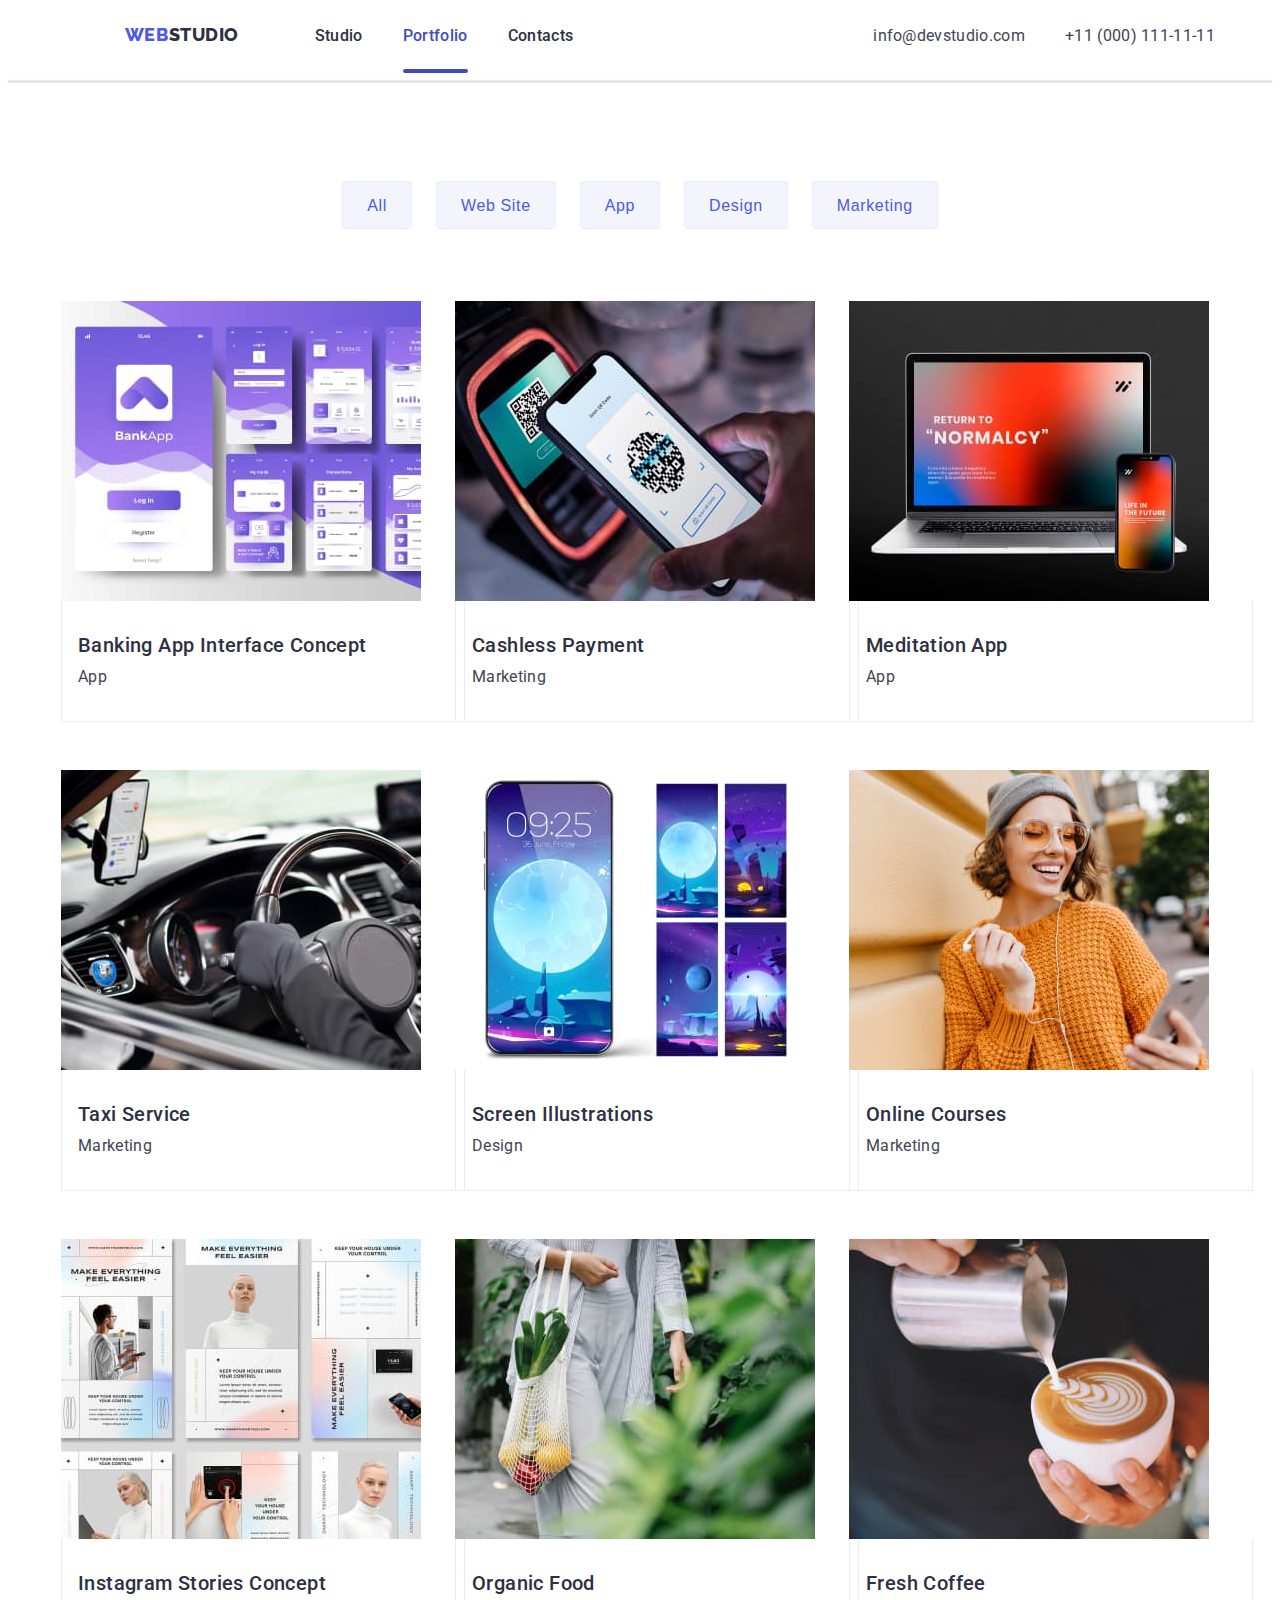
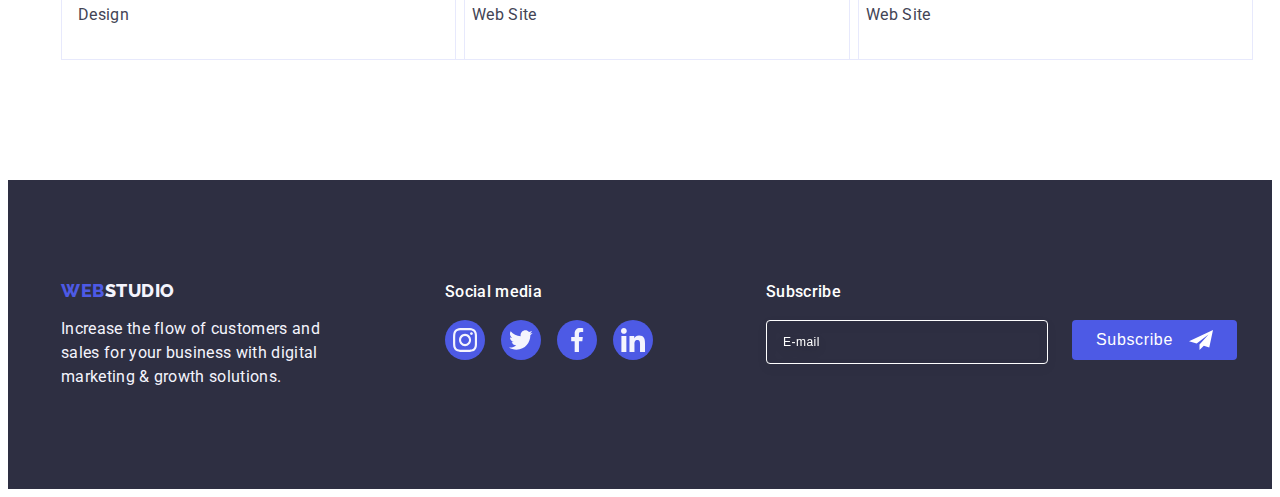
==== commit 25069eea: "resize containers" ====
--- a/portfolio.html
+++ b/portfolio.html
@@ -177,14 +177,14 @@
                         ./images/banking-screens-tab-1x.jpg 1x,
                         ./images/banking-screens-tab-2x.jpg 2x
                       "
-                      media="(min-width: 766px)"
+                      media="(min-width: 768px)"
                     />
                     <source
                       srcset="
                         ./images/banking-screens-mob-1x.jpg 1x,
                         ./images/banking-screens-mob-2x.jpg 2x
                       "
-                      media="(max-width: 765px)"
+                      media="(max-width: 767px)"
                     />
                     <img
                       src="./images/banking-screens-mob-1x.jpg"
@@ -220,14 +220,14 @@
                         ./images/reading-code-tab-1x.jpg 1x,
                         ./images/reading-code-tab-2x.jpg 2x
                       "
-                      media="(min-width: 766px)"
+                      media="(min-width: 768px)"
                     />
                     <source
                       srcset="
                         ./images/reading-code-mob-1x.jpg 1x,
                         ./images/reading-code-mob-2x.jpg 2x
                       "
-                      media="(max-width: 765px)"
+                      media="(max-width: 767px)"
                     />
                     <img
                       src="./images/reading-code-mob-1x.jpg"
@@ -263,14 +263,14 @@
                         ./images/laptop-phone-tab-1x.jpg 1x,
                         ./images/laptop-phone-tab-2x.jpg 2x
                       "
-                      media="(min-width: 766px)"
+                      media="(min-width: 768px)"
                     />
                     <source
                       srcset="
                         ./images/laptop-phone-mob-1x.jpg 1x,
                         ./images/laptop-phone-mob-2x.jpg 2x
                       "
-                      media="(max-width: 765px)"
+                      media="(max-width: 767px)"
                     />
                     <img
                       src="./images/laptop-phone-mob-1x.jpg"
@@ -303,14 +303,14 @@
                         ./images/car-tab-1x.jpg 1x,
                         ./images/car-tab-2x.jpg 2x
                       "
-                      media="(min-width: 766px)"
+                      media="(min-width: 768px)"
                     />
                     <source
                       srcset="
                         ./images/car-mob-1x.jpg 1x,
                         ./images/car-mob-2x.jpg 2x
                       "
-                      media="(max-width: 765px)"
+                      media="(max-width: 767px)"
                     />
                     <img
                       src="./images/car-mob-1x.jpg"
@@ -346,14 +346,14 @@
                         ./images/screen-illustrations-tab-1x.jpg 1x,
                         ./images/screen-illustrations-tab-2x.jpg 2x
                       "
-                      media="(min-width: 766px)"
+                      media="(min-width: 768px)"
                     />
                     <source
                       srcset="
                         ./images/screen-illustrations-mob-1x.jpg 1x,
                         ./images/screen-illustrations-mob-2x.jpg 2x
                       "
-                      media="(max-width: 765px)"
+                      media="(max-width: 767px)"
                     />
                     <img
                       src="./images/screen-illustrations-mob-1x.jpg"
@@ -386,14 +386,14 @@
                         ./images/girl-tab-1x.jpg 1x,
                         ./images/girl-tab-2x.jpg 2x
                       "
-                      media="(min-width: 766px)"
+                      media="(min-width: 768px)"
                     />
                     <source
                       srcset="
                         ./images/girl-mob-1x.jpg 1x,
                         ./images/girl-mob-2x.jpg 2x
                       "
-                      media="(max-width: 765px)"
+                      media="(max-width: 767px)"
                     />
                     <img
                       src="./images/girl-mob-1x.jpg"
@@ -429,14 +429,14 @@
                         ./images/articles-tab-1x.jpg 1x,
                         ./images/articles-tab-2x.jpg 2x
                       "
-                      media="(min-width: 766px)"
+                      media="(min-width: 768px)"
                     />
                     <source
                       srcset="
                         ./images/articles-mob-1x.jpg 1x,
                         ./images/articles-mob-2x.jpg 2x
                       "
-                      media="(max-width: 765px)"
+                      media="(max-width: 767px)"
                     />
                     <img
                       src="./images/articles-mob-1x.jpg"
@@ -470,14 +470,14 @@
                         ./images/food-tab-1x.jpg 1x,
                         ./images/food-tab-2x.jpg 2x
                       "
-                      media="(min-width: 766px)"
+                      media="(min-width: 768px)"
                     />
                     <source
                       srcset="
                         ./images/food-mob-1x.jpg 1x,
                         ./images/food-mob-2x.jpg 2x
                       "
-                      media="(max-width: 765px)"
+                      media="(max-width: 767px)"
                     />
                     <img
                       src="./images/food-mob-1x.jpg"
@@ -510,14 +510,14 @@
                         ./images/coffee-tab-1x.jpg 1x,
                         ./images/coffee-tab-2x.jpg 2x
                       "
-                      media="(min-width: 766px)"
+                      media="(min-width: 768px)"
                     />
                     <source
                       srcset="
                         ./images/coffee-mob-1x.jpg 1x,
                         ./images/coffee-mob-2x.jpg 2x
                       "
-                      media="(max-width: 765px)"
+                      media="(max-width: 767px)"
                     />
                     <img
                       src="./images/coffee-mob-1x.jpg"
--- a/css/styles.css
+++ b/css/styles.css
@@ -49,15 +49,13 @@
 }
 
 .container {
-  max-width: 426px;
-  padding-left: 15px;
-  padding-right: 15px;
+  max-width: 428px;
+  padding-left: 16px;
+  padding-right: 16px;
   margin: 0 auto;
 }
 /* Mobile menu */
 .menu-open-btn {
-  margin-right: auto;
-  margin-left: 0;
   display: block;
   height: 22px;
   margin-top: 24px;
@@ -179,22 +177,24 @@
 }
 /* Header */
 .header {
-  width: 100%;
   border-bottom: 1px solid var(--card-border-color);
   box-shadow: 0px 2px 1px rgba(46, 47, 66, 0.08),
     0px 1px 1px rgba(46, 47, 66, 0.16), 0px 1px 6px rgba(46, 47, 66, 0.08);
 }
 
-.container.header-container {
+.header-container {
   display: flex;
   position: fixed;
   z-index: 1;
+  justify-content: center;
   min-width: 100%;
+
   top: 0;
   left: 0;
   height: 72px;
   background-color: var(--accent-color);
 }
+
 .main-navigation {
   display: none;
 }
@@ -202,7 +202,6 @@
   display: inline-block;
   padding: 24px 0;
   margin-right: 250px;
-  margin-left: auto;
   font-family: "Raleway", sans-serif;
   font-weight: 800;
   font-size: 18px;
@@ -363,6 +362,10 @@
   padding-top: 96px;
   padding-bottom: 96px;
 }
+.team-section > .container {
+  padding-left: 82px;
+  padding-right: 82px;
+}
 .employee {
   text-align: center;
 }
@@ -527,9 +530,6 @@
 }
 .footer-icon {
   fill: var(--secondary-background);
-}
-.footer-form {
-  height: 80px;
 }
 .form-text {
   margin-bottom: 16px;
--- a/css/media.css
+++ b/css/media.css
@@ -13,23 +13,19 @@
   }
 }
 
-@media screen and (max-width: 765px) {
+@media screen and (max-width: 427px) {
   .team-section > .container {
     max-width: 296px;
+    padding-left: 16px;
+    padding-right: 16px;
   }
 }
-@media screen and (min-width: 766px) {
+@media screen and (min-width: 768px) {
   .menu-open-btn {
     display: none;
   }
-  .container.header-container,
-  .our-works > .container {
-    padding-left: 15px;
-    padding-right: 15px;
-  }
   .logo {
     margin-right: 120px;
-    margin-left: auto;
   }
   .main-navigation {
     display: flex;
@@ -71,7 +67,6 @@
   }
   .address {
     margin-left: 120px;
-    margin-right: auto;
     font-style: normal;
     display: block;
   }
@@ -114,9 +109,7 @@
     }
   }
   .container {
-    max-width: 766px;
-    padding-left: 0;
-    padding-right: 0;
+    max-width: 768px;
   }
   .hero-title {
     margin-bottom: 36px;
@@ -136,17 +129,11 @@
   .subtitle {
     text-align: left;
   }
-
   .team-section > .container,
   .customers > .container,
   .footer > .container {
-    max-width: 552px;
-    padding-left: 0;
-    padding-right: 0;
-  }
-  .team-section {
-    padding-left: 0;
-    padding-right: 0;
+    padding-left: 108px;
+    padding-right: 108px;
   }
   .employee-card {
     column-gap: 24px;
@@ -173,7 +160,6 @@
     flex-wrap: wrap;
     column-gap: 24px;
     row-gap: 72px;
-    align-items: baseline;
   }
   .logo-footer {
     text-align: left;
@@ -246,25 +232,20 @@
         url(../images/hero-image-2x.jpg);
     }
   }
-  .container {
-    max-width: 1158px;
-  }
-  .container.header-container,
+  .container,
   .team-section > .container,
   .customers > .container,
-  .strengths-container > .container,
-  .footer > .container,
-  .our-works > .container {
-    max-width: 1128px;
-    padding-left: 0;
-    padding-right: 0;
+  .footer > .container {
+    max-width: 1158px;
+    padding-left: 30px;
+    padding-right: 30px;
   }
 
   .logo {
     margin-right: 76px;
   }
   .address {
-    margin-left: 332px;
+    margin-left: 300px;
   }
   .contacts {
     flex-direction: row;
@@ -288,7 +269,7 @@
     padding-bottom: 120px;
   }
   .strengths-item {
-    max-width: 264px;
+    width: calc((100% - 72px) / 4);
   }
   .box-for-icon {
     display: flex;
@@ -307,6 +288,9 @@
   .list-position {
     gap: 24px;
   }
+  .description {
+    font-weight: 400;
+  }
   /* what are we doing */
   .container-examples {
     display: block;
@@ -320,7 +304,7 @@
     width: calc((100% - 48px) / 3);
   }
   /* team */
-  .team-photo > .description {
+  .team-photo {
     width: calc((100% - 72px) / 4);
   }
   .team-section {
@@ -356,14 +340,12 @@
   .our-works {
     padding-top: 100px;
     padding-bottom: 120px;
-    padding-left: 15px;
-    padding-right: 15px;
   }
   .portfolio-button {
     margin-bottom: 72px;
   }
   .example-cover-wrap {
-    width: 360px;
+    max-width: 360px;
   }
   .our-works-list {
     row-gap: 48px;
@@ -371,10 +353,10 @@
   .work-example {
     width: calc((100% - 48px) / 3);
   }
-  .example-item {
-    min-width: 360px;
+  .work-example > .example-item {
+    width: 100%;
   }
   .example-deskription {
-    width: 360px;
+    width: 100%;
   }
 }
